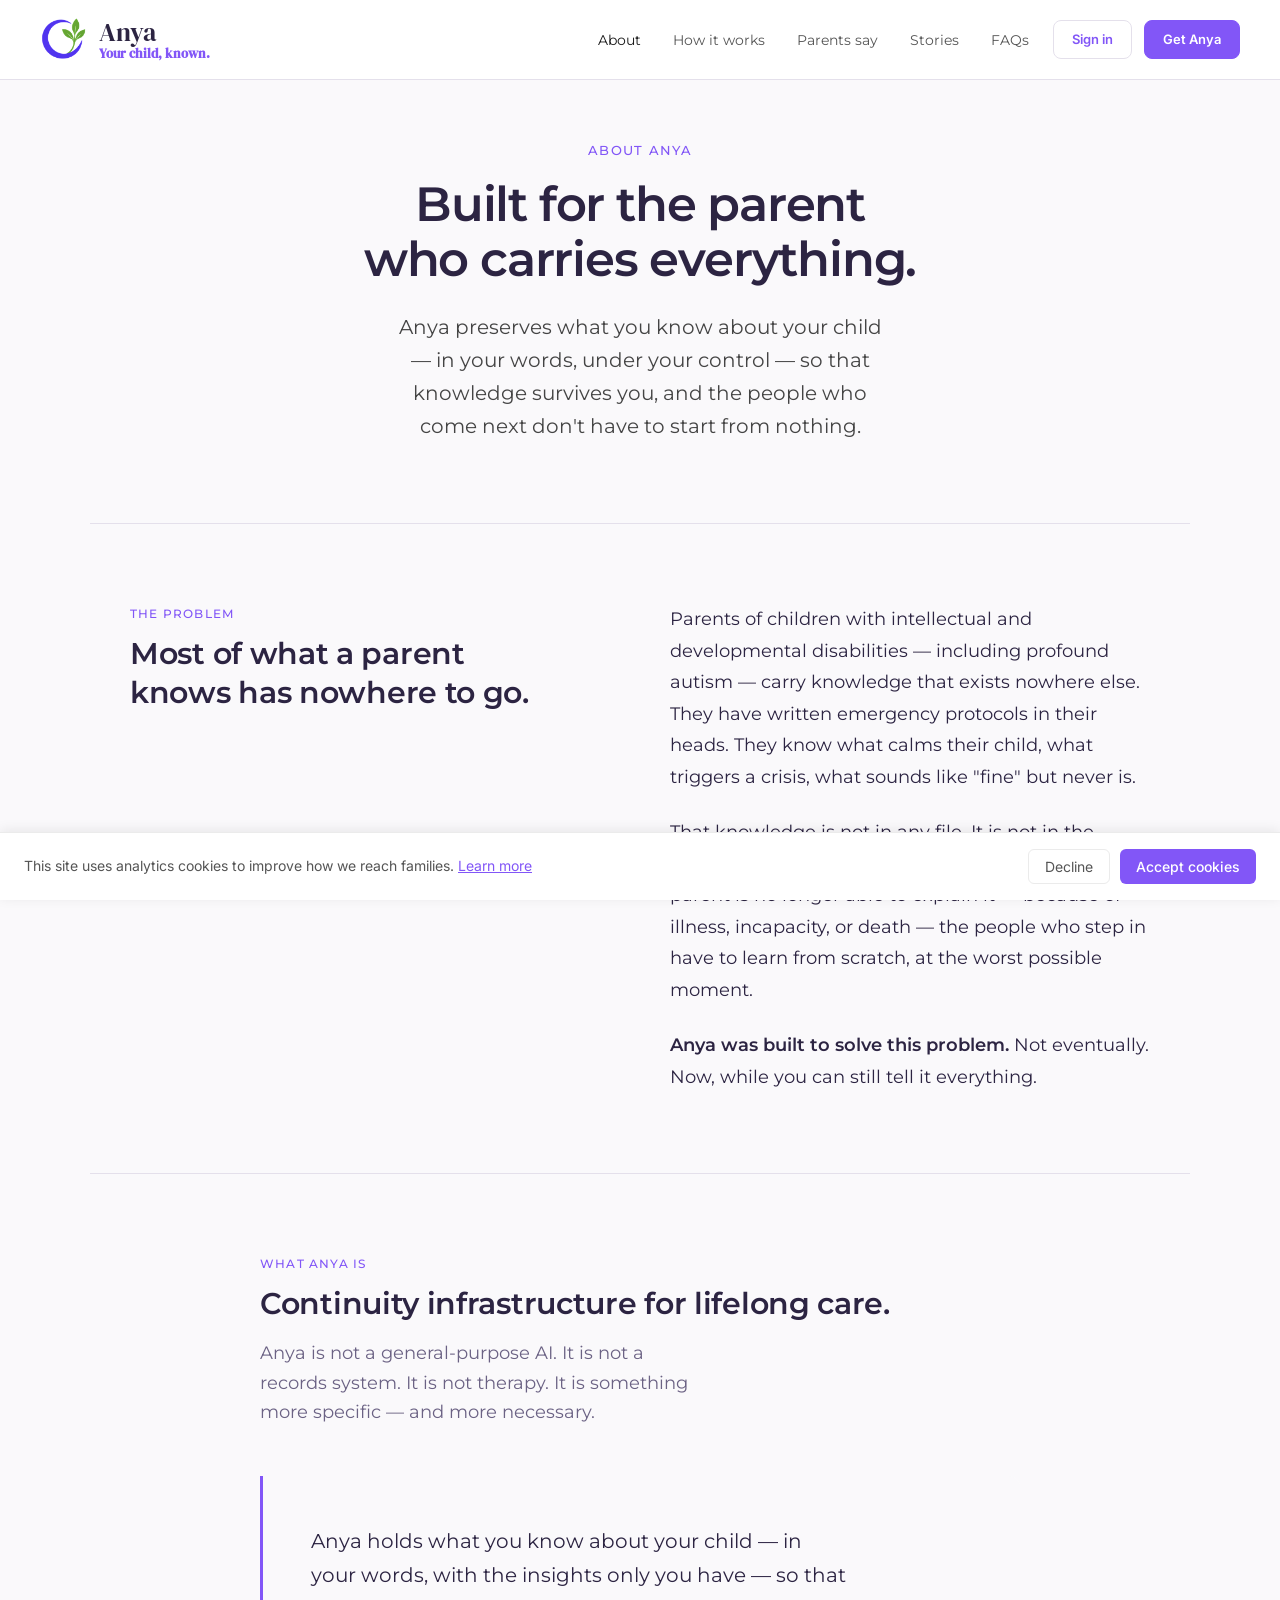
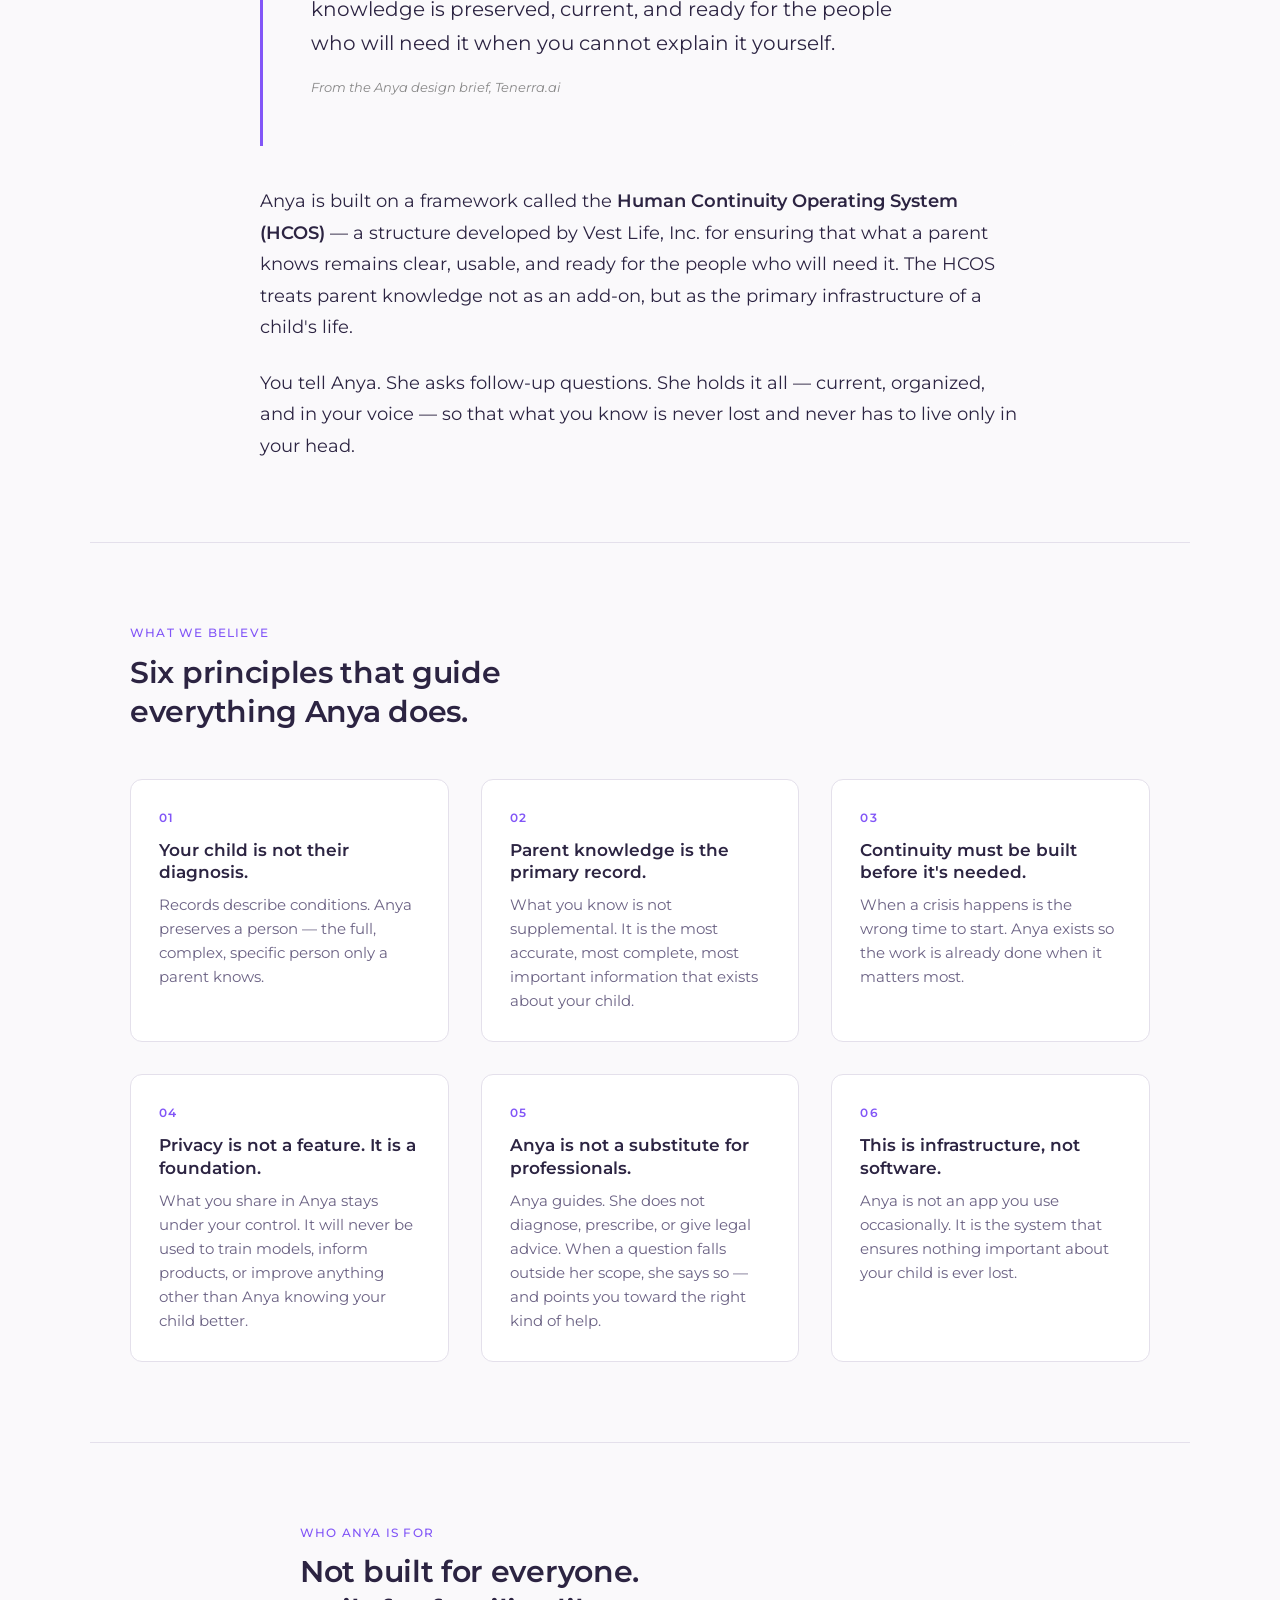
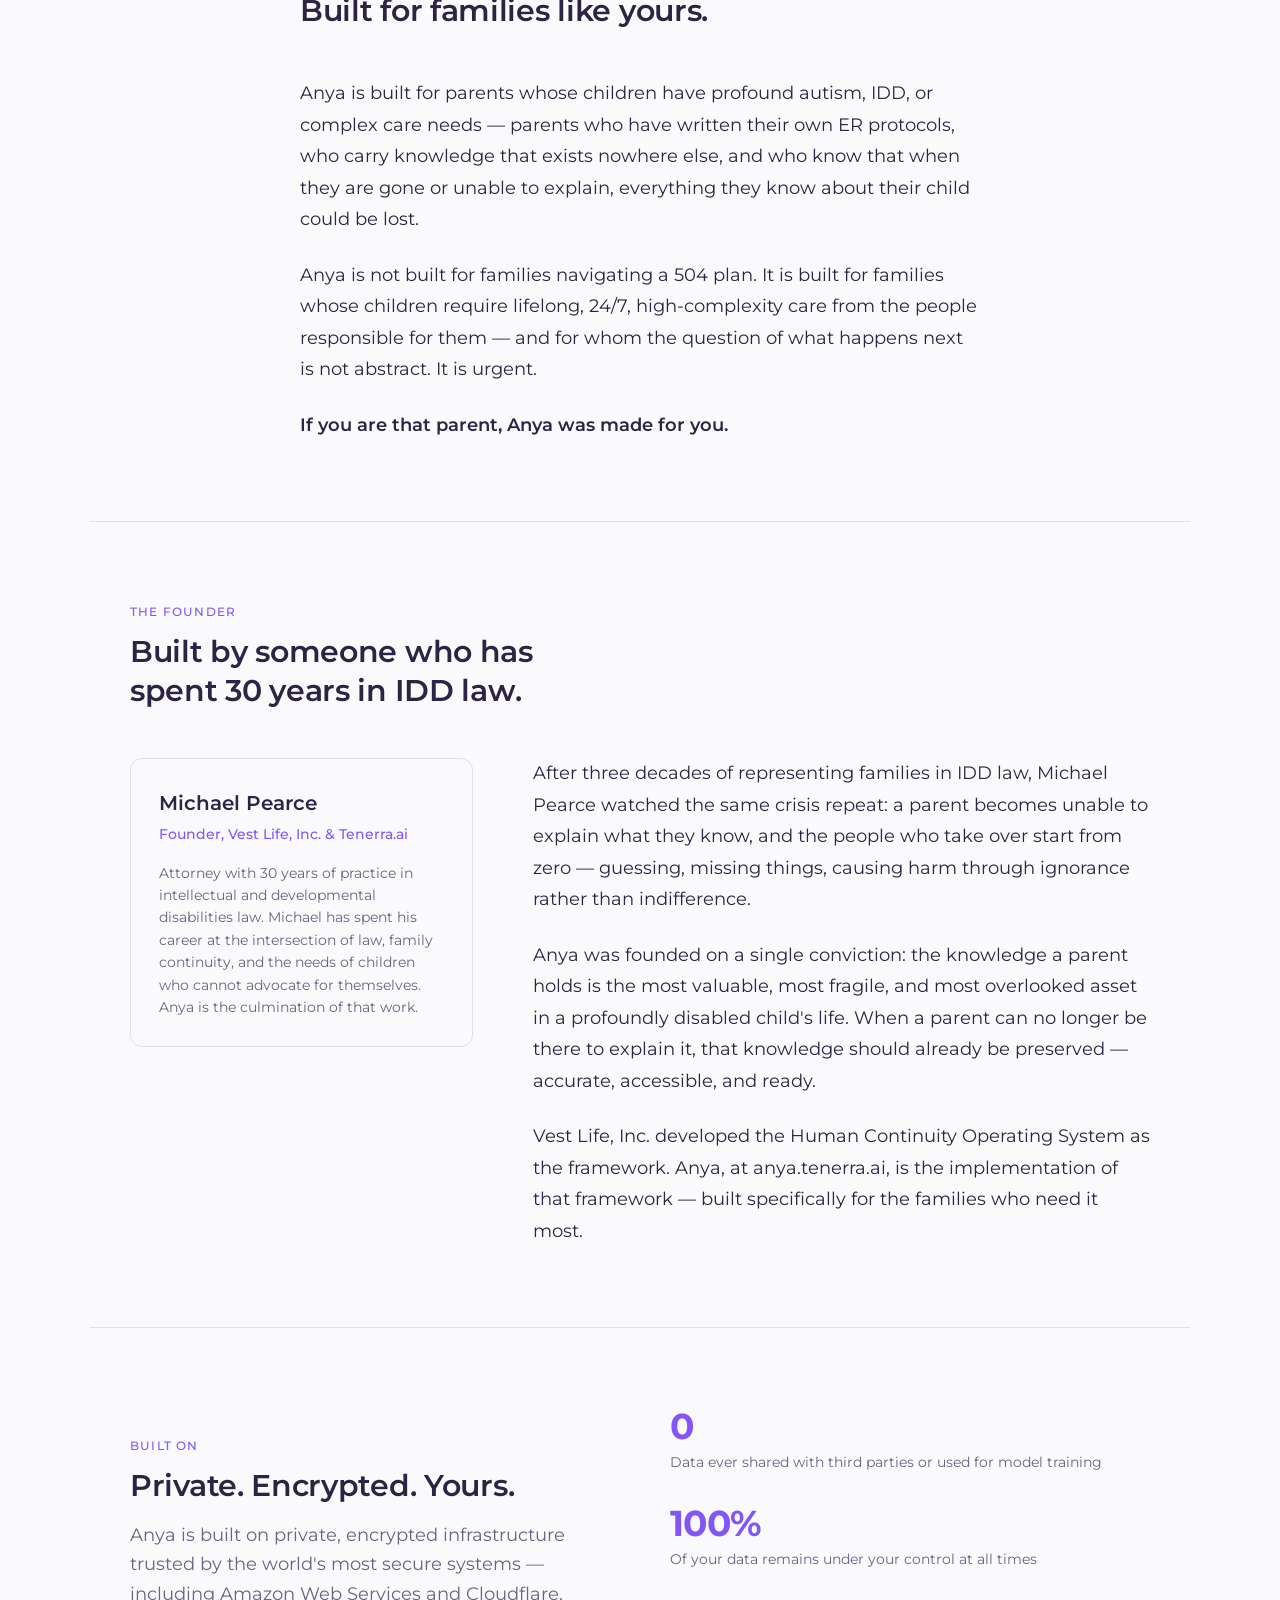
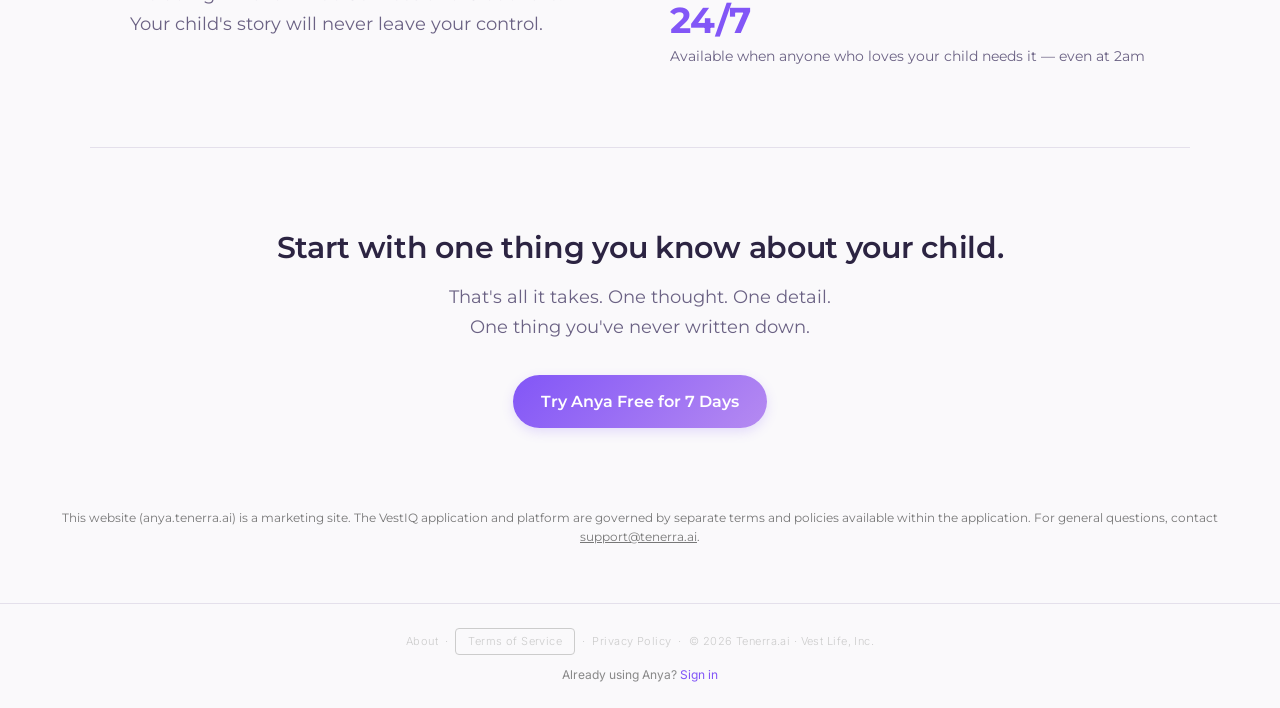
==== about.html @ 79d70202 "chore: use full Anya lockup in share card and bump its filename Puts the mark, wordmark and "Your ch" ====
<!DOCTYPE html>
<html lang="en" prefix="og: https://ogp.me/ns#">
<head>
  <meta charset="UTF-8" />
  <meta name="viewport" content="width=device-width, initial-scale=1.0" />
  <title>About — Anya by Tenerra.ai</title>
  <meta name="description" content="Anya is built for parents of children with profound autism and IDD. Learn about the mission, the founder, and the Human Continuity Operating System that powers Anya." />
  <meta name="keywords" content="about Anya, Tenerra.ai, Michael Pearce, IDD, profound autism, Human Continuity Operating System, HCOS, Vest Life" />
  <meta name="theme-color" content="#8256F7" />
  <meta name="robots" content="index, follow" />
  <meta name="author" content="Tenerra.ai" />

  <!-- Open Graph -->
  <meta property="og:title" content="About Anya — Tenerra.ai" />
  <meta property="og:description" content="Anya preserves what a parent knows about their child — in their words, under their control — so that knowledge survives them, and the people who come next don't have to start from nothing." />
  <meta property="og:type" content="website" />
  <meta property="og:url" content="https://anya.tenerra.ai/about" />
  <meta property="og:image" content="https://anya.tenerra.ai/assets/images/og-image-v2.jpg" />
  <meta property="og:image:width" content="1200" />
  <meta property="og:image:height" content="630" />
  <meta property="og:image:alt" content="Anya — What you know about your child, preserved." />
  <meta property="og:site_name" content="Tenerra.ai" />
  <meta property="og:locale" content="en_US" />

  <!-- Twitter Card -->
  <meta name="twitter:card" content="summary_large_image" />
  <meta name="twitter:title" content="About Anya — Tenerra.ai" />
  <meta name="twitter:description" content="Anya preserves what a parent knows about their child — in their words, under their control — so that knowledge survives them, and the people who come next don't have to start from nothing." />
  <meta name="twitter:image" content="https://anya.tenerra.ai/assets/images/og-image-v2.jpg" />

  <link rel="canonical" href="https://anya.tenerra.ai/about" />

  <link rel="icon" type="image/png" sizes="32x32" href="/assets/images/favicon-32x32.png" />
  <link rel="icon" type="image/png" sizes="16x16" href="/assets/images/favicon-16x16.png" />
  <link rel="apple-touch-icon" sizes="180x180" href="/assets/images/apple-touch-icon.png" />

  <script type="application/ld+json">
  {
    "@context": "https://schema.org",
    "@graph": [

      {
        "@type": "WebPage",
        "@id": "https://anya.tenerra.ai/about/#webpage",
        "name": "About Anya — Tenerra.ai",
        "url": "https://anya.tenerra.ai/about",
        "description": "Anya preserves what a parent knows about their child with intellectual and developmental disabilities — in their words, under their control — so that knowledge survives them, outlasts the systems, and protects their child's continuity.",
        "inLanguage": "en-US",
        "isPartOf": { "@id": "https://anya.tenerra.ai/#website" },
        "publisher": { "@id": "https://anya.tenerra.ai/#organization" },
        "about": { "@id": "https://anya.tenerra.ai/#software" },
        "breadcrumb": { "@id": "https://anya.tenerra.ai/about/#breadcrumb" }
      },

      {
        "@type": "BreadcrumbList",
        "@id": "https://anya.tenerra.ai/about/#breadcrumb",
        "itemListElement": [
          {
            "@type": "ListItem",
            "position": 1,
            "name": "Home",
            "item": "https://anya.tenerra.ai/"
          },
          {
            "@type": "ListItem",
            "position": 2,
            "name": "About",
            "item": "https://anya.tenerra.ai/about"
          }
        ]
      },

      {
        "@type": "WebSite",
        "@id": "https://anya.tenerra.ai/#website",
        "name": "Anya — Tenerra.ai",
        "url": "https://anya.tenerra.ai/",
        "description": "Anya preserves what you know about your child — the specific person, not the diagnosis — so that knowledge survives you, outlasts the systems, and protects their continuity.",
        "publisher": { "@id": "https://anya.tenerra.ai/#organization" },
        "inLanguage": "en-US"
      },

      {
        "@type": "Organization",
        "@id": "https://anya.tenerra.ai/#organization",
        "name": "Vest Life, Inc.",
        "legalName": "Vest Life, Inc.",
        "alternateName": "Tenerra.ai",
        "url": "https://anya.tenerra.ai/",
        "description": "Tenerra.ai, a product of Vest Life, Inc., builds continuity infrastructure for parents of children with intellectual and developmental disabilities, including profound autism and complex care needs.",
        "founder": { "@id": "https://anya.tenerra.ai/#michael-pearce" },
        "foundingDate": "2024",
        "knowsAbout": [
          "Intellectual and developmental disabilities",
          "Profound autism",
          "IDD law",
          "Parent knowledge preservation",
          "Human Continuity Operating System"
        ]
      },

      {
        "@type": "Person",
        "@id": "https://anya.tenerra.ai/#michael-pearce",
        "name": "Michael Pearce",
        "jobTitle": "Founder",
        "worksFor": { "@id": "https://anya.tenerra.ai/#organization" },
        "description": "Attorney with 30 years of practice in intellectual and developmental disabilities law. Founder of Vest Life, Inc. and creator of the Human Continuity Operating System (HCOS). Anya, at anya.tenerra.ai, is the implementation of that framework.",
        "knowsAbout": [
          "IDD law",
          "Intellectual and developmental disabilities",
          "Profound autism",
          "Family continuity planning",
          "Human Continuity Operating System"
        ]
      },

      {
        "@type": "SoftwareApplication",
        "@id": "https://anya.tenerra.ai/#software",
        "name": "Anya",
        "url": "https://anya.tenerra.ai/",
        "applicationCategory": "LifestyleApplication",
        "description": "Anya is continuity infrastructure for parents of children with profound autism, IDD, and complex care needs. It preserves what a parent knows about their child — in their words, under their control — so that knowledge survives them and the people who come next don't have to start from nothing.",
        "operatingSystem": "Web",
        "provider": { "@id": "https://anya.tenerra.ai/#organization" },
        "audience": {
          "@type": "Audience",
          "audienceType": "Parents of children with intellectual and developmental disabilities, profound autism, and complex care needs"
        },
        "offers": {
          "@type": "Offer",
          "name": "Anya Annual Subscription",
          "price": "199.00",
          "priceCurrency": "USD",
          "description": "7-day free trial. Annual subscription at $199/year. Cancel any time before day 7 at no charge.",
          "eligibleRegion": {
            "@type": "Country",
            "name": "US"
          }
        }
      },

      {
        "@type": "DefinedTerm",
        "@id": "https://anya.tenerra.ai/#hcos",
        "name": "Human Continuity Operating System",
        "alternateName": "HCOS",
        "description": "The Human Continuity Operating System (HCOS) is a framework developed by Vest Life, Inc. for ensuring that what a parent knows about their child with intellectual and developmental disabilities remains clear, usable, and ready for the people who will need it — across every handoff, across every system, across the parent's lifetime. Anya, at anya.tenerra.ai, is the application that implements the HCOS framework.",
        "inDefinedTermSet": {
          "@type": "DefinedTermSet",
          "name": "Vest Life, Inc. Framework Glossary",
          "url": "https://anya.tenerra.ai/"
        }
      }

    ]
  }
  </script>

  <link rel="preconnect" href="https://fonts.googleapis.com" />
  <link rel="preconnect" href="https://fonts.gstatic.com" crossorigin />
  <link href="https://fonts.googleapis.com/css2?family=Inter:wght@400;500;600&amp;family=DM+Serif+Display:ital@0;1&amp;family=Montserrat:wght@400;500;600&amp;display=swap" rel="stylesheet" />
  <link rel="stylesheet" href="/assets/css/shared.css" />

  <style>


    /* ─── FOOTER ─── */

    /* ─── LAYOUT ─── */
    .container {
      max-width: 1100px;
      margin: 0 auto;
      padding: 0 2.5rem;
    }
    .container-narrow {
      max-width: 760px;
      margin: 0 auto;
      padding: 0 2.5rem;
    }

    /* ─── ABOUT PAGE HERO ─── */
    .about-hero {
      padding-top: 140px;
      padding-bottom: 80px;
      text-align: center;
    }
    .about-hero .eyebrow {
      font-size: 13px;
      font-weight: 500;
      letter-spacing: 0.1em;
      text-transform: uppercase;
      color: var(--color-primary);
      margin-bottom: var(--space-2);
    }
    .about-hero h1 {
      font-size: 48px;
      line-height: 1.15;
      font-weight: 600;
      letter-spacing: -0.025em;
      color: var(--color-text-primary);
      max-width: 720px;
      margin: 0 auto var(--space-3);
      text-wrap: balance;
    }
    .about-hero .lead {
      font-size: 20px;
      line-height: 1.65;
      color: #444;
      max-width: 620px;
      margin: 0 auto;
      text-wrap: balance;
    }

    /* ─── DIVIDER ─── */
    .section-divider {
      height: 1px;
      background: var(--color-border);
      max-width: 1100px;
      margin: 0 auto;
    }

    /* ─── SECTION LAYOUT ─── */
    .about-section {
      padding: 80px 0;
    }
    .about-section.bg-soft {
      background: var(--color-primary-soft);
    }

    .section-header {
      margin-bottom: 48px;
    }
    .section-header .eyebrow {
      font-size: 12px;
      font-weight: 500;
      letter-spacing: 0.1em;
      text-transform: uppercase;
      color: var(--color-primary);
      margin-bottom: 10px;
    }
    .section-header h2 {
      font-size: 30px;
      line-height: 1.3;
      font-weight: 600;
      color: var(--color-text-primary);
      margin-bottom: var(--space-2);
      text-wrap: balance;
    }
    .section-header p {
      font-size: 18px;
      line-height: 1.65;
      color: var(--color-text-secondary);
      max-width: 560px;
      margin-bottom: 0;
      text-wrap: balance;
    }

    /* ─── PROSE BODY ─── */
    .prose p {
      font-size: 18px;
      line-height: 1.75;
      color: var(--color-text-primary);
      margin-bottom: var(--space-3);
    }
    .prose p:last-child { margin-bottom: 0; }
    .prose strong { font-weight: 600; color: var(--color-text-primary); }
    .prose em { font-style: italic; color: var(--color-text-secondary); }

    /* ─── TWO-COLUMN LAYOUT ─── */
    .two-col {
      display: grid;
      grid-template-columns: 1fr 1fr;
      gap: 60px;
      align-items: start;
    }
    @media (max-width: 780px) {
      .two-col {
        grid-template-columns: 1fr;
        gap: 40px;
      }
    }

    /* ─── PRINCIPLE CARDS ─── */
    .principle-grid {
      display: grid;
      grid-template-columns: repeat(3, 1fr);
      gap: 32px;
    }
    @media (max-width: 900px) {
      .principle-grid { grid-template-columns: 1fr 1fr; }
    }
    @media (max-width: 600px) {
      .principle-grid { grid-template-columns: 1fr; }
    }

    .principle-card {
      padding: 28px;
      border: 1px solid var(--color-border);
      border-radius: 12px;
      background: #fff;
    }
    .principle-card .number {
      font-size: 12px;
      font-weight: 600;
      letter-spacing: 0.1em;
      color: var(--color-primary);
      margin-bottom: 12px;
    }
    .principle-card h3 {
      font-size: 17px;
      font-weight: 600;
      color: var(--color-text-primary);
      margin-bottom: 10px;
      line-height: 1.3;
    }
    .principle-card p {
      font-size: 15px;
      line-height: 1.6;
      color: var(--color-text-secondary);
      margin-bottom: 0;
    }

    /* ─── FOUNDER BLOCK ─── */
    .founder-block {
      display: grid;
      grid-template-columns: 1fr 1.8fr;
      gap: 60px;
      align-items: start;
    }
    @media (max-width: 780px) {
      .founder-block {
        grid-template-columns: 1fr;
        gap: 36px;
      }
    }
    .founder-meta {
      padding: 28px;
      background: var(--color-primary-soft);
      border: 1px solid var(--color-border);
      border-radius: 12px;
    }
    .founder-meta .name {
      font-size: 20px;
      font-weight: 600;
      color: var(--color-text-primary);
      margin-bottom: 4px;
    }
    .founder-meta .title {
      font-size: 14px;
      color: var(--color-primary);
      font-weight: 500;
      margin-bottom: 16px;
    }
    .founder-meta .bio-detail {
      font-size: 14px;
      line-height: 1.6;
      color: var(--color-text-secondary);
      margin-bottom: 0;
    }

    /* ─── MISSION STATEMENT ─── */
    .mission-statement {
      padding: 48px;
      background: var(--color-primary-soft);
      border-left: 3px solid var(--color-primary);
      border-radius: 0 12px 12px 0;
      max-width: 760px;
    }
    .mission-statement p {
      font-size: 20px;
      line-height: 1.7;
      color: var(--color-text-primary);
      font-weight: 400;
      margin-bottom: 0;
      text-wrap: balance;
    }
    .mission-statement .attribution {
      font-size: 13px;
      color: #888;
      margin-top: 16px;
      font-style: italic;
    }

    /* ─── CTA BAND ─── */
    .cta-band {
      padding: 80px 0;
      text-align: center;
    }
    .cta-band h2 {
      font-size: 30px;
      line-height: 1.3;
      font-weight: 600;
      color: var(--color-text-primary);
      margin-bottom: var(--space-2);
      text-wrap: balance;
    }
    .cta-band p {
      font-size: 18px;
      line-height: 1.65;
      color: var(--color-text-secondary);
      max-width: 500px;
      margin: 0 auto var(--space-4);
      text-wrap: balance;
    }
    .cta-band .cta-primary {
      background: linear-gradient(135deg, #8256F7 0%, #B58AF1 100%);
      color: #fff;
      border: none;
      border-radius: 28px;
      padding: 14px 28px;
      font-family: 'Montserrat', -apple-system, sans-serif;
      font-size: 16px;
      font-weight: 600;
      cursor: pointer;
      text-decoration: none;
      display: inline-block;
      box-shadow: 0 4px 12px rgba(130, 86, 247, 0.18);
      transition: transform 0.1s ease, box-shadow 0.1s ease;
    }
    .cta-band .cta-primary:hover {
      transform: translateY(-1px);
      box-shadow: 0 6px 14px rgba(130, 86, 247, 0.25);
    }

    /* ─── STAT ROW ─── */
    .stat-row {
      display: flex;
      gap: 48px;
      flex-wrap: wrap;
    }
    .stat-item {
      flex: 1;
      min-width: 160px;
    }
    .stat-item .value {
      font-size: 36px;
      font-weight: 700;
      color: var(--color-primary);
      line-height: 1;
      margin-bottom: 8px;
      letter-spacing: -0.02em;
    }
    .stat-item .label {
      font-size: 14px;
      line-height: 1.5;
      color: var(--color-text-secondary);
    }

    /* ─── MOBILE PACING ─── */
    @media (max-width: 768px) {
      /* Hero */
      .about-hero { padding-top: 110px; padding-bottom: 60px; }
      .about-hero h1 { font-size: 30px; }
      .about-hero .lead { font-size: 17px; }

      /* Sections */
      .about-section { padding: 56px 0; }
      .container, .container-narrow { padding: 0 1.25rem; }

      /* Section headers */
      .section-header h2 { font-size: 24px; }
      .section-header p { font-size: 16px; }

      /* Prose */
      .prose p { font-size: 16px; line-height: 1.7; }

      /* Mission statement */
      .mission-statement { padding: 28px 20px; }
      .mission-statement p { font-size: 17px; }

      /* Stat row */
      .stat-item .value { font-size: 28px; }

      /* CTA band */
      .cta-band { padding: 60px 0; }
      .cta-band h2 { font-size: 24px; }
      .cta-band p { font-size: 16px; }
      .cta-band .cta-primary { width: 100%; max-width: 340px; text-align: center; }
    }

    @media (max-width: 600px) {
      /* Principle cards */
      .principle-card { padding: 20px; }

      /* Section dividers — match container side padding */
      .section-divider { margin: 0 1.25rem; }
    }

  </style>
</head>
<body>

  <!-- NAV -->
  <nav class="nav">
    <a href="/" class="nav-wordmark"><img src="/assets/images/tenerra-logo.png" alt="Anya icon" /><span class="nav-wm-wordmark"><span class="nav-wm-name">Anya</span><span class="nav-wm-domain">Your child, known.</span></span></a>
    <ul class="nav-links">
      <li><a href="/about" class="nav-link" aria-current="page">About</a></li>
      <li><a href="/how-it-works" class="nav-link">How it works</a></li>
      <li><a href="/testimonials" class="nav-link">Parents say</a></li>
      <li><a href="/stories" class="nav-link">Stories</a></li>
      <li><a href="/faqs" class="nav-link">FAQs</a></li>
    </ul>

    <!-- More dropdown: visible when nav-links are hidden (≤860px) -->
    <div class="nav-more">
      <button class="nav-more-trigger" aria-expanded="false" aria-controls="more-menu">
        More
        <svg width="12" height="12" viewBox="0 0 12 12" fill="none">
          <path d="M2 4l4 4 4-4" stroke="#555" stroke-width="1.5" stroke-linecap="round" stroke-linejoin="round"/>
        </svg>
      </button>
      <div class="nav-more-menu" id="more-menu" role="menu">
        <a href="/about">About</a>
        <a href="/how-it-works">How it works</a>
        <a href="/testimonials">Parents say</a>
        <a href="/stories">Stories</a>
        <a href="/faqs">FAQs</a>
      </div>
    </div>

    <!-- Primary CTA -->
    <div class="nav-actions">
      <a href="https://app.vestlife.com" target="_blank" rel="noopener noreferrer" class="nav-signin">Sign in</a>
      <a href="https://app.vestlife.com" target="_blank" rel="noopener noreferrer" class="nav-cta">Get Anya</a>
    </div>
    <button class="nav-hamburger" aria-label="Menu" aria-expanded="false" aria-controls="mobileMenu">
      <svg width="20" height="20" viewBox="0 0 20 20" fill="none">
        <path d="M3 5h14M3 10h14M3 15h14" stroke="#1a1a1a" stroke-width="1.5" stroke-linecap="round"/>
      </svg>
    </button>
  </nav>
  <div class="nav-mobile-menu" id="mobileMenu">
    <a href="/about">About</a>
    <a href="/how-it-works">How it works</a>
    <a href="/testimonials">Parents say</a>
    <a href="/stories">Stories</a>
    <a href="/faqs">FAQs</a>
    <a href="https://app.vestlife.com" target="_blank" rel="noopener noreferrer">Sign in</a>
    <a href="https://app.vestlife.com" target="_blank" rel="noopener noreferrer">Get Anya</a>
  </div>


  <main id="main-content">

    <!-- HERO -->
    <section class="about-hero">
      <div class="container">
        <p class="eyebrow">About Anya</p>
        <h1>Built for the parent who carries everything.</h1>
        <p class="lead">Anya preserves what you know about your child — in your words, under your control — so that knowledge survives you, and the people who come next don't have to start from nothing.</p>
      </div>
    </section>

    <div class="section-divider"></div>

    <!-- THE PROBLEM -->
    <section class="about-section">
      <div class="container">
        <div class="two-col">
          <div class="section-header" style="margin-bottom:0;">
            <p class="eyebrow">The Problem</p>
            <h2>Most of what a parent knows has nowhere to go.</h2>
          </div>
          <div class="prose">
            <p>Parents of children with intellectual and developmental disabilities — including profound autism — carry knowledge that exists nowhere else. They have written emergency protocols in their heads. They know what calms their child, what triggers a crisis, what sounds like "fine" but never is.</p>
            <p>That knowledge is not in any file. It is not in the records. It lives only in the parent. And when that parent is no longer able to explain it — because of illness, incapacity, or death — the people who step in have to learn from scratch, at the worst possible moment.</p>
            <p><strong>Anya was built to solve this problem.</strong> Not eventually. Now, while you can still tell it everything.</p>
          </div>
        </div>
      </div>
    </section>

    <div class="section-divider"></div>

    <!-- WHAT ANYA IS -->
    <section class="about-section bg-soft">
      <div class="container">
        <div style="max-width:760px;margin:0 auto;">
          <div class="section-header">
            <p class="eyebrow">What Anya Is</p>
            <h2>Continuity infrastructure for lifelong care.</h2>
            <p>Anya is not a general-purpose AI. It is not a records system. It is not therapy. It is something more specific — and more necessary.</p>
          </div>

          <div class="mission-statement">
            <p>Anya holds what you know about your child — in your words, with the insights only you have — so that knowledge is preserved, current, and ready for the people who will need it when you cannot explain it yourself.</p>
            <p class="attribution">From the Anya design brief, Tenerra.ai</p>
          </div>

          <div class="prose" style="margin-top:40px;">
            <p>Anya is built on a framework called the <strong>Human Continuity Operating System (HCOS)</strong> — a structure developed by Vest Life, Inc. for ensuring that what a parent knows remains clear, usable, and ready for the people who will need it. The HCOS treats parent knowledge not as an add-on, but as the primary infrastructure of a child's life.</p>
            <p>You tell Anya. She asks follow-up questions. She holds it all — current, organized, and in your voice — so that what you know is never lost and never has to live only in your head.</p>
          </div>
        </div>
      </div>
    </section>

    <div class="section-divider"></div>

    <!-- PRINCIPLES -->
    <section class="about-section">
      <div class="container">
        <div class="section-header" style="max-width:580px;">
          <p class="eyebrow">What We Believe</p>
          <h2>Six principles that guide everything Anya does.</h2>
        </div>

        <div class="principle-grid">

          <div class="principle-card">
            <p class="number">01</p>
            <h3>Your child is not their diagnosis.</h3>
            <p>Records describe conditions. Anya preserves a person — the full, complex, specific person only a parent knows.</p>
          </div>

          <div class="principle-card">
            <p class="number">02</p>
            <h3>Parent knowledge is the primary record.</h3>
            <p>What you know is not supplemental. It is the most accurate, most complete, most important information that exists about your child.</p>
          </div>

          <div class="principle-card">
            <p class="number">03</p>
            <h3>Continuity must be built before it's needed.</h3>
            <p>When a crisis happens is the wrong time to start. Anya exists so the work is already done when it matters most.</p>
          </div>

          <div class="principle-card">
            <p class="number">04</p>
            <h3>Privacy is not a feature. It is a foundation.</h3>
            <p>What you share in Anya stays under your control. It will never be used to train models, inform products, or improve anything other than Anya knowing your child better.</p>
          </div>

          <div class="principle-card">
            <p class="number">05</p>
            <h3>Anya is not a substitute for professionals.</h3>
            <p>Anya guides. She does not diagnose, prescribe, or give legal advice. When a question falls outside her scope, she says so — and points you toward the right kind of help.</p>
          </div>

          <div class="principle-card">
            <p class="number">06</p>
            <h3>This is infrastructure, not software.</h3>
            <p>Anya is not an app you use occasionally. It is the system that ensures nothing important about your child is ever lost.</p>
          </div>

        </div>
      </div>
    </section>

    <div class="section-divider"></div>

    <!-- WHO ANYA IS FOR -->
    <section class="about-section bg-soft">
      <div class="container-narrow">
        <div class="section-header">
          <p class="eyebrow">Who Anya Is For</p>
          <h2>Not built for everyone. Built for families like yours.</h2>
        </div>

        <div class="prose">
          <p>Anya is built for parents whose children have profound autism, IDD, or complex care needs — parents who have written their own ER protocols, who carry knowledge that exists nowhere else, and who know that when they are gone or unable to explain, everything they know about their child could be lost.</p>
          <p>Anya is not built for families navigating a 504 plan. It is built for families whose children require lifelong, 24/7, high-complexity care from the people responsible for them — and for whom the question of what happens next is not abstract. It is urgent.</p>
          <p><strong>If you are that parent, Anya was made for you.</strong></p>
        </div>
      </div>
    </section>

    <div class="section-divider"></div>

    <!-- FOUNDER -->
    <section class="about-section">
      <div class="container">
        <div class="section-header" style="max-width:580px;">
          <p class="eyebrow">The Founder</p>
          <h2>Built by someone who has spent 30 years in IDD law.</h2>
        </div>

        <div class="founder-block">
          <div class="founder-meta">
            <p class="name">Michael Pearce</p>
            <p class="title">Founder, Vest Life, Inc. &amp; Tenerra.ai</p>
            <p class="bio-detail">Attorney with 30 years of practice in intellectual and developmental disabilities law. Michael has spent his career at the intersection of law, family continuity, and the needs of children who cannot advocate for themselves. Anya is the culmination of that work.</p>
          </div>
          <div class="prose">
            <p>After three decades of representing families in IDD law, Michael Pearce watched the same crisis repeat: a parent becomes unable to explain what they know, and the people who take over start from zero — guessing, missing things, causing harm through ignorance rather than indifference.</p>
            <p>Anya was founded on a single conviction: the knowledge a parent holds is the most valuable, most fragile, and most overlooked asset in a profoundly disabled child's life. When a parent can no longer be there to explain it, that knowledge should already be preserved — accurate, accessible, and ready.</p>
            <p>Vest Life, Inc. developed the Human Continuity Operating System as the framework. Anya, at anya.tenerra.ai, is the implementation of that framework — built specifically for the families who need it most.</p>
          </div>
        </div>
      </div>
    </section>

    <div class="section-divider"></div>

    <!-- BUILT ON -->
    <section class="about-section">
      <div class="container">
        <div class="two-col" style="align-items:center;">
          <div>
            <div class="section-header" style="margin-bottom:0;">
              <p class="eyebrow">Built On</p>
              <h2>Private. Encrypted. Yours.</h2>
              <p style="margin-top:16px;">Anya is built on private, encrypted infrastructure trusted by the world's most secure systems — including Amazon Web Services and Cloudflare. Your child's story will never leave your control.</p>
            </div>
          </div>
          <div class="stat-row" style="flex-direction:column;gap:32px;">
            <div class="stat-item">
              <div class="value">0</div>
              <div class="label">Data ever shared with third parties or used for model training</div>
            </div>
            <div class="stat-item">
              <div class="value">100%</div>
              <div class="label">Of your data remains under your control at all times</div>
            </div>
            <div class="stat-item">
              <div class="value">24/7</div>
              <div class="label">Available when anyone who loves your child needs it — even at 2am</div>
            </div>
          </div>
        </div>
      </div>
    </section>

    <div class="section-divider"></div>

    <!-- CTA -->
    <section class="cta-band">
      <div class="container">
        <h2>Start with one thing you know about your child.</h2>
        <p>That's all it takes. One thought. One detail. One thing you've never written down.</p>
        <a href="https://app.vestlife.com" target="_blank" rel="noopener noreferrer" class="cta-primary">Try Anya Free for 7 Days</a>
      </div>
    </section>

    <p style="font-size:12px;color:var(--color-text-muted);text-align:center;padding:0 1.5rem 2rem;">This website (anya.tenerra.ai) is a marketing site. The VestIQ application and platform are governed by separate terms and policies available within the application. For general questions, contact <a href="mailto:support@tenerra.ai" style="color:inherit;text-decoration:underline;">support@tenerra.ai</a>.</p>

  </main>

  <!-- FOOTER -->
  <footer class="footer">
    <p class="footer-legal-text">
      <a href="/about" class="footer-legal-link">About</a> &nbsp;&middot;&nbsp; <a href="/terms" class="footer-legal-link footer-legal-link--button">Terms of Service</a> &nbsp;·&nbsp; <a href="/privacy" class="footer-legal-link">Privacy Policy</a> &nbsp;·&nbsp; © 2026 Tenerra.ai · Vest Life, Inc.
    </p>
    <p class="footer-signin-note">Already using Anya? <a href="https://app.vestlife.com" target="_blank" rel="noopener noreferrer" class="footer-signin-link">Sign in</a></p>
  </footer>


  <!-- ── Cookie Consent Banner ── -->
  <div id="cookie-banner" class="cookie-banner" role="dialog" aria-label="Cookie consent" aria-live="polite">
    <span>This site uses analytics cookies to improve how we reach families. <a href="/privacy">Learn more</a></span>
    <div class="cookie-banner-actions">
      <button onclick="setConsent('denied')" class="cookie-btn cookie-btn-decline">Decline</button>
      <button onclick="setConsent('granted')" class="cookie-btn cookie-btn-accept">Accept cookies</button>
    </div>
  </div>
  <script>
    /* ── GA Consent Management ── */
    (function () {
      var GA_ID = 'G-26WJ4LRG87';
      function loadGA() {
        var s = document.createElement('script');
        s.async = true;
        s.src = 'https://www.googletagmanager.com/gtag/js?id=' + GA_ID;
        document.head.appendChild(s);
        window.dataLayer = window.dataLayer || [];
        function gtag() { dataLayer.push(arguments); }
        window.gtag = gtag;
        gtag('js', new Date());
        gtag('config', GA_ID);
      }
      window.setConsent = function (choice) {
        try { localStorage.setItem('ga_consent', choice); } catch (e) {}
        var banner = document.getElementById('cookie-banner');
        if (banner) banner.style.display = 'none';
        if (choice === 'granted') loadGA();
      };
      var consent;
      try { consent = localStorage.getItem('ga_consent'); } catch (e) {}
      if (consent === 'granted') {
        loadGA();
      } else if (!consent) {
        var banner = document.getElementById('cookie-banner');
        if (banner) banner.style.display = 'flex';
      }
    })();
  </script>

  <script>
    /* ─── MORE DROPDOWN ─── */
    document.addEventListener('DOMContentLoaded', function () {
      var moreTrigger = document.querySelector('.nav-more-trigger');
      var moreMenu    = document.getElementById('more-menu');
      if (!moreTrigger || !moreMenu) return;
      function openMore()  { moreTrigger.setAttribute('aria-expanded', 'true');  moreMenu.style.display = 'block'; }
      function closeMore() { moreTrigger.setAttribute('aria-expanded', 'false'); moreMenu.style.display = ''; }
      function isMoreOpen() { return moreTrigger.getAttribute('aria-expanded') === 'true'; }
      moreTrigger.addEventListener('click', function (e) { e.stopPropagation(); isMoreOpen() ? closeMore() : openMore(); });
      document.addEventListener('click', function (e) { if (!moreMenu.contains(e.target) && e.target !== moreTrigger) closeMore(); });
      document.addEventListener('keydown', function (e) { if (e.key === 'Escape' && isMoreOpen()) { closeMore(); moreTrigger.focus(); } });
    });
    /* ─── NAV HAMBURGER ─── */
    document.addEventListener('DOMContentLoaded', function () {
      var btn   = document.querySelector('.nav-hamburger');
      var mMenu = document.getElementById('mobileMenu');
      if (!btn || !mMenu) return;
      function openMenu()  { mMenu.classList.add('open'); btn.setAttribute('aria-expanded', 'true'); document.body.style.overflow = 'hidden'; }
      function closeMenu() { mMenu.classList.remove('open'); btn.setAttribute('aria-expanded', 'false'); document.body.style.overflow = ''; }
      function isOpen() { return mMenu.classList.contains('open'); }
      btn.setAttribute('aria-expanded', 'false');
      btn.setAttribute('aria-controls', 'mobileMenu');
      btn.addEventListener('click', function (e) { e.stopPropagation(); isOpen() ? closeMenu() : openMenu(); });
      mMenu.querySelectorAll('a').forEach(function (link) { link.addEventListener('click', closeMenu); });
      document.addEventListener('click', function (e) { if (!mMenu.contains(e.target) && e.target !== btn) closeMenu(); });
      document.addEventListener('keydown', function (e) { if (e.key === 'Escape' && isOpen()) { closeMenu(); btn.focus(); } });
    });
  </script>
</body>
</html>
---- assets/css/shared.css ----
:root {
  --color-bg: #FAF9FB;
  --color-text-primary: #2C2442;
  --color-text-secondary: #6B6284;
  --color-text-muted: #777;
  --color-text-light: #999;
  --color-primary: #8256F7;
  --color-primary-soft: #FAF9FB;
  --color-border: #E4E0EB;
  --color-accent: #5FA838;
  --color-icon-tile: #EFEDFE;
  --radius: 12px;
  --font-body: "Montserrat", -apple-system, BlinkMacSystemFont, "Segoe UI", sans-serif;
  --font-ui: "Inter", -apple-system, BlinkMacSystemFont, "Segoe UI", sans-serif;
  --font-display: "DM Serif Display", Georgia, serif;
  --space-1: 8px;
  --space-2: 16px;
  --space-3: 24px;
  --space-4: 32px;
  --space-5: 48px;
  --space-6: 64px;
  --space-7: 100px;
  --section-spacing: 100px;
  --section-spacing-tight: 72px;
  --section-spacing-loose: 120px;
  --section-padding: 100px;
  --section-padding-tight: 72px;
  --section-padding-loose: 120px;
  --element-gap-sm: 16px;
  --element-gap-md: 24px;
  --element-gap-lg: 40px;
  --section-gap: 40px;
  --element-gap: 24px;
  --ease-out: cubic-bezier(0.22, 1, 0.36, 1);
  --transition-fast: 180ms var(--ease-out);
  --transition-medium: 280ms var(--ease-out);
  --transition-slow: 420ms var(--ease-out);
}

html {
  scroll-behavior: smooth;
}

*, *::before, *::after {
  box-sizing: border-box;
  margin: 0;
  padding: 0;
}

body {
  background: var(--color-bg);
  color: var(--color-text-primary);
  font-family: var(--font-body);
  line-height: 1.6;
  -webkit-font-smoothing: antialiased;
}

h1 {
  font-size: 44px;
  line-height: 1.2;
  font-weight: 600;
  letter-spacing: -0.02em;
  color: #111;
  margin-bottom: var(--space-2);
}

h2 {
  font-size: 32px;
  line-height: 1.25;
  font-weight: 600;
  letter-spacing: -0.01em;
  color: #111;
  margin-bottom: var(--space-2);
}

h3 {
  font-size: 22px;
  line-height: 1.3;
  font-weight: 600;
  color: #111;
  margin-bottom: var(--space-2);
}

p {
  font-size: 18px;
  line-height: 1.6;
  color: #333;
  margin-bottom: var(--space-3);
}

img {
  max-width: 100%;
  height: auto;
  display: block;
}

.button-primary {
  background: var(--color-primary);
  color: #ffffff;
  padding: 14px 24px;
  border-radius: 8px;
  font-weight: 500;
  border: none;
  cursor: pointer;
  font-family: inherit;
  font-size: 15px;
  text-decoration: none;
  display: inline-flex;
  align-items: center;
  justify-content: center;
  transition: background 0.2s ease, transform 0.1s ease;
  line-height: 1;
}

.button-primary:hover {
  background: #6e46e6;
}

.button-primary:active {
  transform: translateY(1px);
}

.button-primary:focus-visible {
  outline: none;
  box-shadow: 0 0 0 3px rgba(130, 86, 247, 0.25);
}

.nav {
  position: fixed;
  top: 0;
  left: 0;
  right: 0;
  display: flex;
  align-items: center;
  justify-content: space-between;
  padding: 1rem 2.5rem;
  background: rgba(255, 255, 255, 0.95);
  backdrop-filter: blur(8px);
  -webkit-backdrop-filter: blur(8px);
  z-index: 100;
  border-bottom: 1px solid var(--color-border);
}

.nav-wordmark {
  display: flex;
  align-items: center;
  gap: 12px;
  text-decoration: none;
  white-space: nowrap;
  flex-shrink: 0;
  transition: opacity 0.2s;
}

.nav-wordmark:hover {
  opacity: 0.65;
}

.nav-wordmark > img {
  width: 47px;
  height: 47px;
  display: block;
  flex-shrink: 0;
}

.nav-wm-wordmark {
  display: flex;
  flex-direction: column;
  align-items: flex-start;
}

.nav-wm-name {
  font-family: var(--font-display);
  font-size: 26px;
  font-weight: 400;
  line-height: 1.1;
  color: var(--color-text-primary);
}

.nav-wm-domain {
  font-family: var(--font-display);
  font-size: 13px;
  font-weight: 700;
  color: var(--color-primary);
  line-height: 1.1;
  margin-top: 1px;
  white-space: nowrap;
}

@media (max-width: 600px) {
  .nav-wm-domain {
    font-size: 11px;
  }
}

@media (max-width: 420px) {
  .nav-wm-domain {
    font-size: 9.5px;
  }
}

.nav-links {
  display: flex;
  align-items: center;
  gap: 2rem;
  list-style: none;
  margin: 0 0 0 auto;
}

.nav-links a {
  font-size: 14px;
  font-weight: 400;
  color: #555;
  text-decoration: none;
  transition: color 0.2s;
}

.nav-links a:hover,
.nav-links a.active,
.nav-links a[aria-current="page"] {
  color: #1a1a1a;
}

.nav-actions {
  display: flex;
  align-items: center;
  gap: 0.75rem;
  margin-left: 1.5rem;
  flex-shrink: 0;
}

.nav-cta {
  font-family: var(--font-ui);
  font-size: 13px;
  font-weight: 600;
  color: #ffffff;
  background: var(--color-primary);
  border: 1.5px solid var(--color-primary);
  padding: 8px 18px;
  border-radius: 8px;
  cursor: pointer;
  text-decoration: none;
  white-space: nowrap;
  display: inline-flex;
  align-items: center;
  transition: background 0.18s ease, border-color 0.18s ease, box-shadow 0.18s ease,
    transform 0.1s ease;
}

.nav-cta:hover {
  background: #6e46e6;
  border-color: #6e46e6;
  box-shadow: 0 4px 14px rgba(130, 86, 247, 0.35);
  transform: translateY(-1px);
}

.nav-cta:active {
  transform: translateY(0);
  box-shadow: none;
}

/* Ghost/outlined sign-in pill — quieter than the primary CTA */
.nav-signin {
  font-family: var(--font-ui);
  font-size: 13px;
  font-weight: 600;
  color: var(--color-primary);
  background: #ffffff;
  border: 1.5px solid var(--color-border);
  padding: 8px 18px;
  border-radius: 8px;
  cursor: pointer;
  text-decoration: none;
  white-space: nowrap;
  display: inline-flex;
  align-items: center;
  transition: background 0.18s ease, border-color 0.18s ease, box-shadow 0.18s ease,
    transform 0.1s ease;
}

.nav-signin:hover {
  background: var(--color-icon-tile);
  border-color: var(--color-primary);
  transform: translateY(-1px);
}

.nav-signin:active {
  transform: translateY(0);
}

.nav-more {
  position: relative;
  display: none;
}

.nav-more-trigger {
  font-family: "Inter", -apple-system, BlinkMacSystemFont, sans-serif;
  font-size: 14px;
  font-weight: 400;
  color: #555;
  background: none;
  border: none;
  cursor: pointer;
  padding: 0;
  display: flex;
  align-items: center;
  gap: 4px;
  transition: color 0.2s;
}

.nav-more-trigger:hover {
  color: #1a1a1a;
}

.nav-more-trigger svg {
  transition: transform 0.2s;
}

.nav-more-trigger[aria-expanded="true"] svg {
  transform: rotate(180deg);
}

.nav-more-menu {
  display: none;
  position: absolute;
  top: calc(100% + 12px);
  right: 0;
  background: #ffffff;
  border: 1px solid var(--color-border);
  border-radius: 12px;
  padding: 0.5rem 0;
  min-width: 180px;
  box-shadow: 0 2px 8px rgba(0, 0, 0, 0.06);
  z-index: 200;
}

.nav-more-trigger[aria-expanded="true"] + .nav-more-menu {
  display: block;
}

.nav-more-menu a {
  display: block;
  padding: 0.625rem 1.25rem;
  font-size: 13px;
  font-weight: 400;
  color: #555;
  text-decoration: none;
  transition: background 0.15s, color 0.15s;
  white-space: nowrap;
}

.nav-more-menu a:hover {
  background: #faf9ff;
  color: #8256f7;
}

.nav-hamburger {
  display: none;
  background: none;
  border: none;
  cursor: pointer;
  padding: 4px;
}

.nav-mobile-menu {
  display: none;
  position: fixed;
  top: 61px;
  left: 0;
  right: 0;
  bottom: 0;
  background: #ffffff;
  border-bottom: 1px solid var(--color-border);
  padding: 1rem 2.5rem;
  flex-direction: column;
  gap: 1rem;
  z-index: 99;
  overflow-y: auto;
}

.nav-mobile-menu.open {
  display: flex;
}

.nav-mobile-menu a {
  font-size: 15px;
  font-weight: 400;
  color: #333;
  text-decoration: none;
  padding: 0.5rem 0;
  border-bottom: 1px solid var(--color-border);
}

.footer {
  border-top: 1px solid var(--color-border);
  padding: 24px;
  text-align: center;
}

.footer-legal-text {
  width: 100%;
  text-align: center;
  font-family: var(--font-ui);
  font-size: 11px;
  font-weight: 300;
  color: #ccc;
  letter-spacing: 0.04em;
  margin: 0;
}

.footer-legal-link {
  color: #ccc;
  text-decoration: none;
  font-size: 11px;
  letter-spacing: 0.04em;
}

.footer-legal-link:hover {
  color: #999;
}

.footer-legal-link--button {
  display: inline-block;
  padding: 4px 12px;
  border: 1px solid #ccc;
  border-radius: 4px;
}

.footer-signin-note {
  margin: 10px 0 0;
  font-family: var(--font-ui);
  font-size: 12px;
  color: #888;
}

.footer-signin-link {
  color: var(--color-primary);
  text-decoration: none;
}

.footer-signin-link:hover {
  text-decoration: underline;
}

.legal-page .page-wrap {
  max-width: 720px;
  margin: 0 auto;
  padding: 96px 24px 80px;
}

.legal-page .page-header {
  margin-bottom: 40px;
  padding-bottom: 32px;
  border-bottom: 1px solid var(--color-border);
}

.legal-page .page-eyebrow {
  font-family: var(--font-ui);
  font-size: 12px;
  font-weight: 600;
  text-transform: uppercase;
  letter-spacing: 0.08em;
  color: var(--color-primary);
  margin-bottom: 12px;
}

.legal-page .page-title {
  font-family: var(--font-display);
  font-size: 36px;
  line-height: 1.2;
  color: #111;
  margin-bottom: 12px;
}

.legal-page .page-meta {
  font-family: var(--font-ui);
  font-size: 13px;
  color: var(--color-text-muted);
}

.legal-page .legal-content h2 {
  font-family: var(--font-ui);
  font-size: 16px;
  font-weight: 600;
  color: #111;
  margin: 36px 0 10px;
  padding-top: 4px;
}

.legal-page .legal-content h2:first-child {
  margin-top: 0;
}

.legal-page .legal-content p {
  font-size: 15px;
  line-height: 1.7;
  color: var(--color-text-secondary);
  margin-bottom: 14px;
}

.legal-page .legal-content ul {
  margin: 0 0 14px 20px;
  padding: 0;
}

.legal-page .legal-content ul li {
  font-size: 15px;
  line-height: 1.7;
  color: var(--color-text-secondary);
  margin-bottom: 6px;
}

.legal-page .legal-content a {
  color: var(--color-primary);
  text-decoration: underline;
}

.highlight-box {
  background: var(--color-primary-soft);
  border-left: 3px solid var(--color-primary);
  border-radius: 0 6px 6px 0;
  padding: 14px 18px;
  margin-bottom: 14px;
}

.highlight-box p {
  margin-bottom: 0;
  font-size: 14px;
  color: var(--color-text-secondary);
}

.cookie-banner {
  display: none;
  position: fixed;
  bottom: 0;
  left: 0;
  right: 0;
  z-index: 9999;
  background: #fff;
  border-top: 1px solid #ebebeb;
  padding: 16px 24px;
  align-items: center;
  justify-content: space-between;
  gap: 16px;
  flex-wrap: wrap;
  font-family: "Inter", sans-serif;
  font-size: 14px;
  color: #555;
  box-shadow: 0 -2px 12px rgba(0, 0, 0, 0.08);
}

.cookie-banner a {
  color: #8256F7;
  text-decoration: underline;
}

.cookie-banner-actions {
  display: flex;
  gap: 10px;
  flex-shrink: 0;
}

.cookie-btn {
  padding: 8px 16px;
  border-radius: 6px;
  cursor: pointer;
  font-size: 14px;
  font-family: "Inter", sans-serif;
}

.cookie-btn-decline {
  border: 1px solid #ebebeb;
  background: #fff;
  color: #555;
}

.cookie-btn-accept {
  border: none;
  background: #8256F7;
  color: #fff;
  font-weight: 500;
}

@media (max-width: 640px) {
  h1 {
    font-size: 34px;
  }

  h2 {
    font-size: 28px;
  }

  p {
    font-size: 17px;
  }

  .nav {
    padding: 1rem 1.25rem;
  }

  .nav-wm-name {
    font-size: 22px;
  }

  .nav-wm-domain {
    font-size: 11px;
  }

  .nav-actions {
    gap: 0.5rem;
  }

  .nav-cta {
    padding: 10px 14px;
    font-size: 12px;
    min-height: 44px;
    display: inline-flex;
    align-items: center;
  }

  .legal-page .page-title {
    font-size: 28px;
  }
}

@media (max-width: 480px) {
  .nav-mobile-menu {
    padding: 1rem 1.25rem;
  }
}

@media (max-width: 380px) {
  .nav-cta {
    display: none;
  }
}

@media (max-width: 860px) {
  .nav-links {
    display: none;
  }

  .nav-more {
    display: none;
  }

  .nav-hamburger {
    display: block;
  }

  /* Sign in moves into the mobile menu; keep the header uncluttered */
  .nav-signin {
    display: none;
  }

  .nav-actions {
    flex-shrink: 0;
    margin-left: 0.75rem;
  }
}
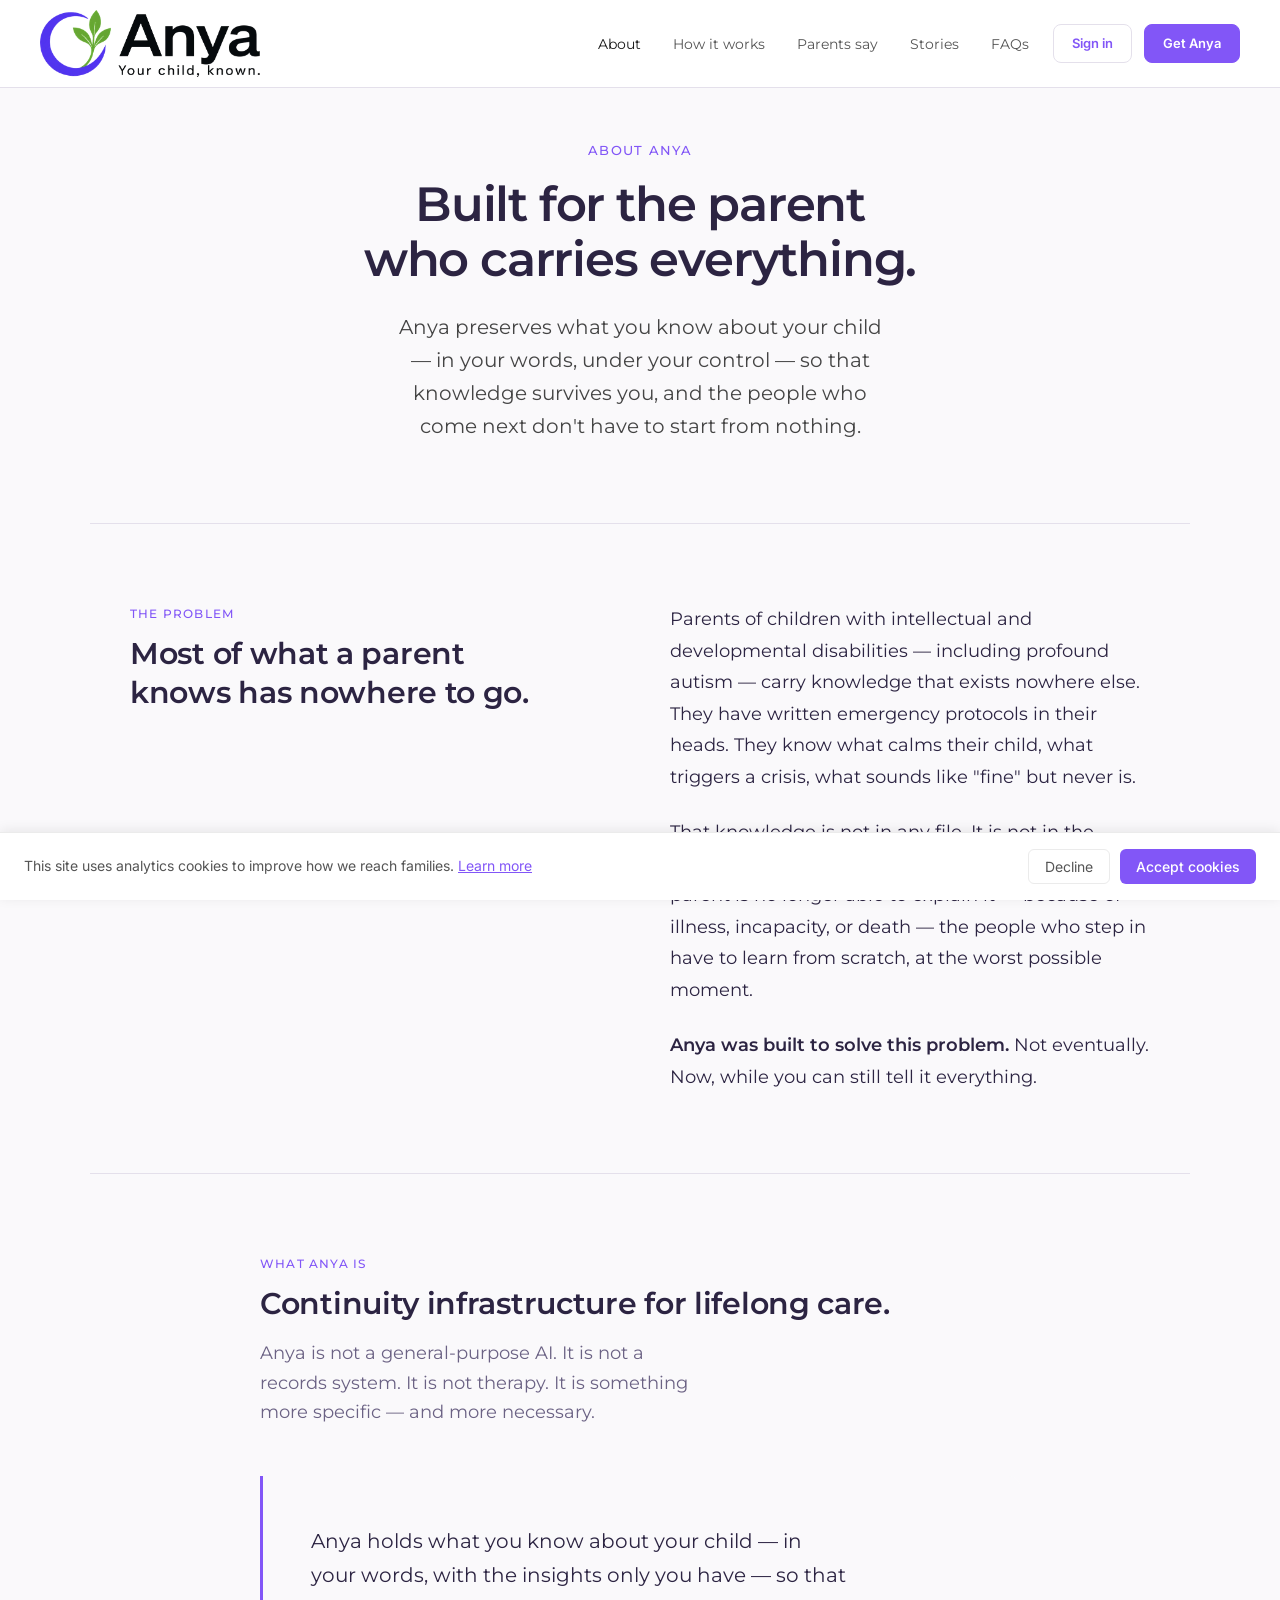
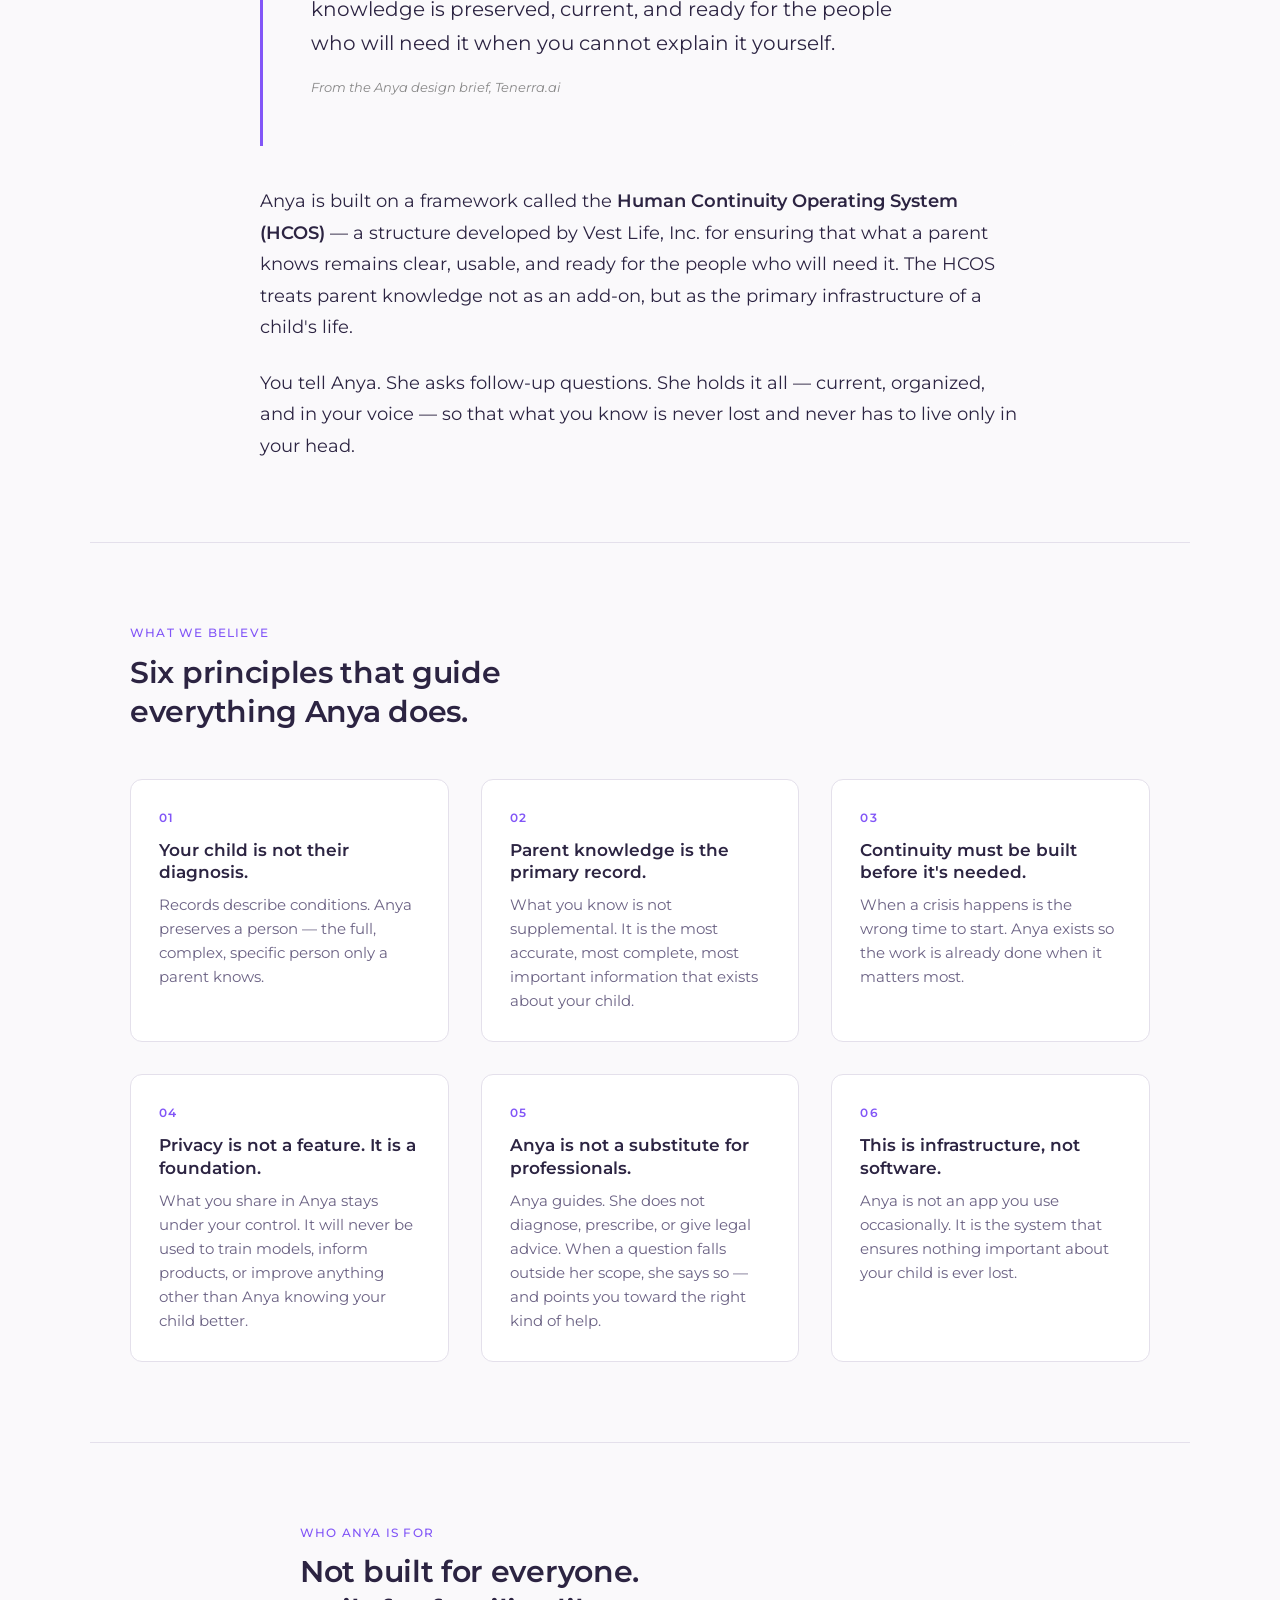
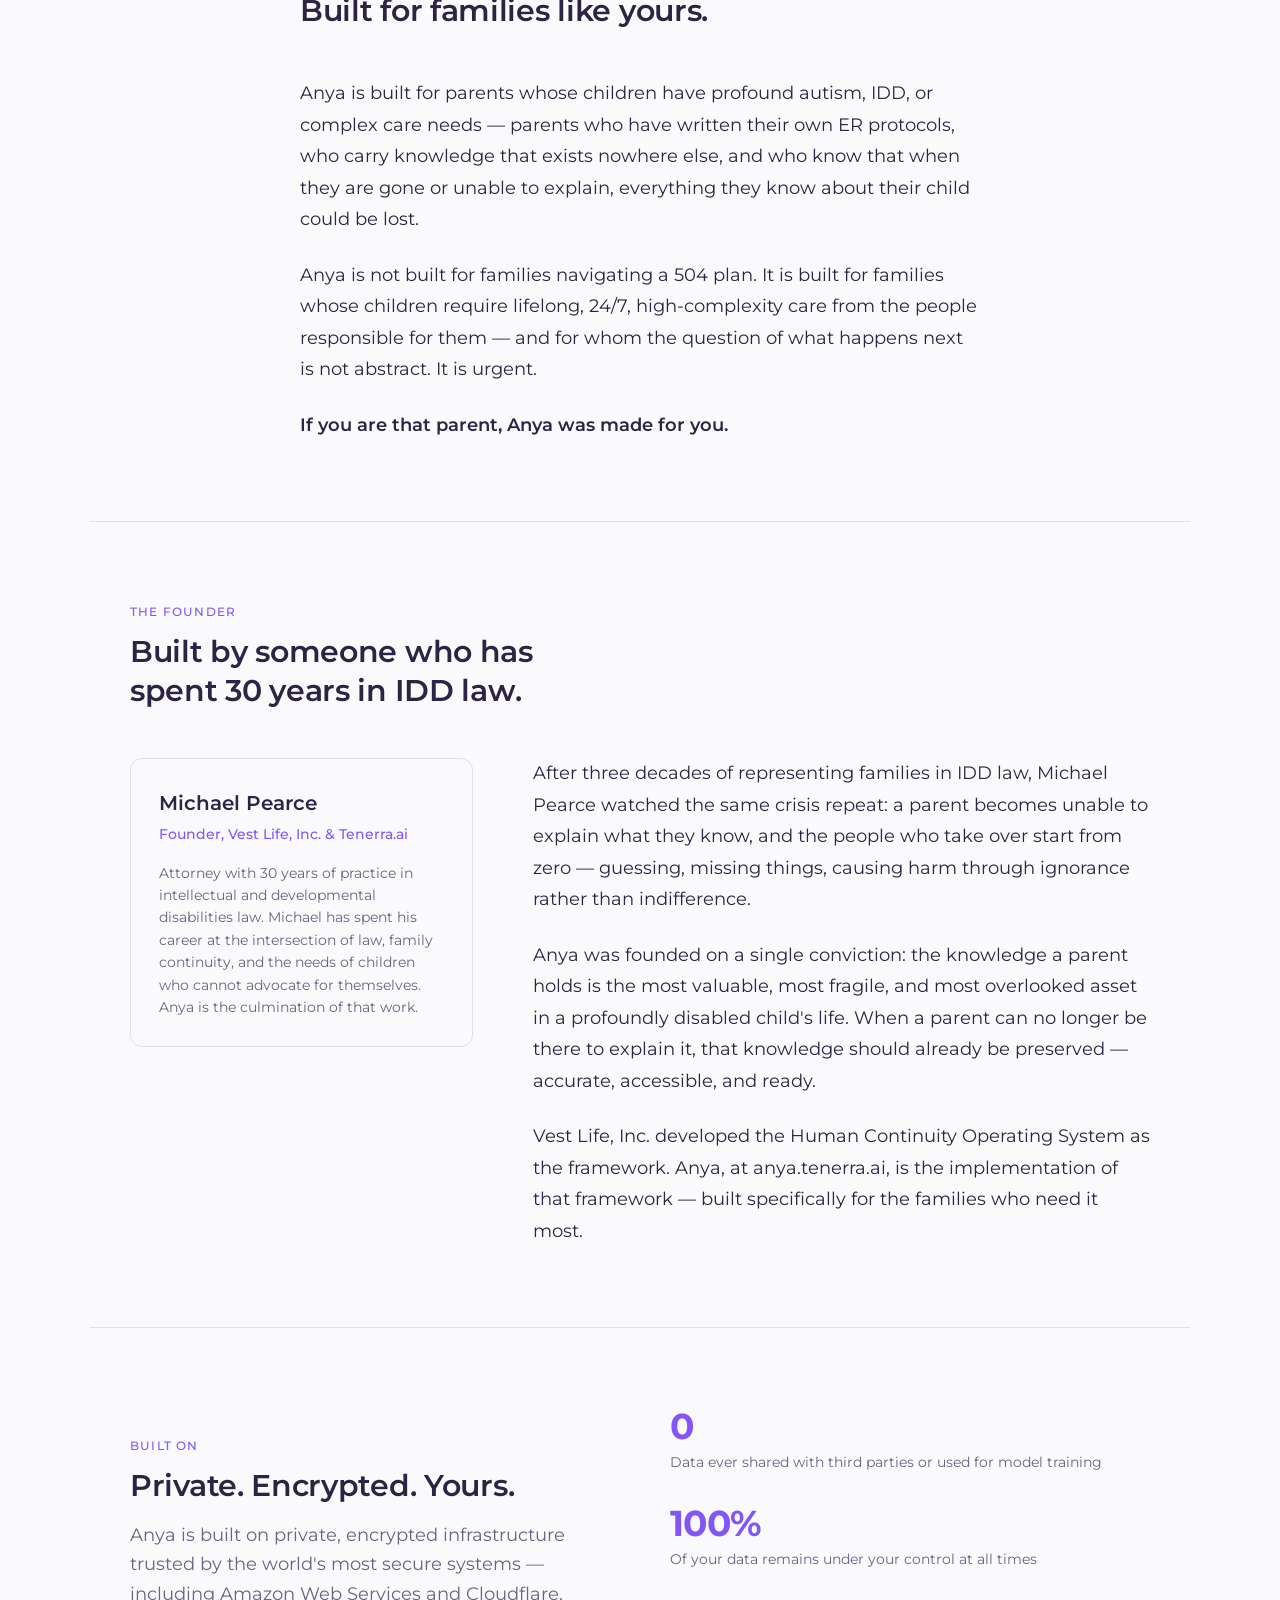
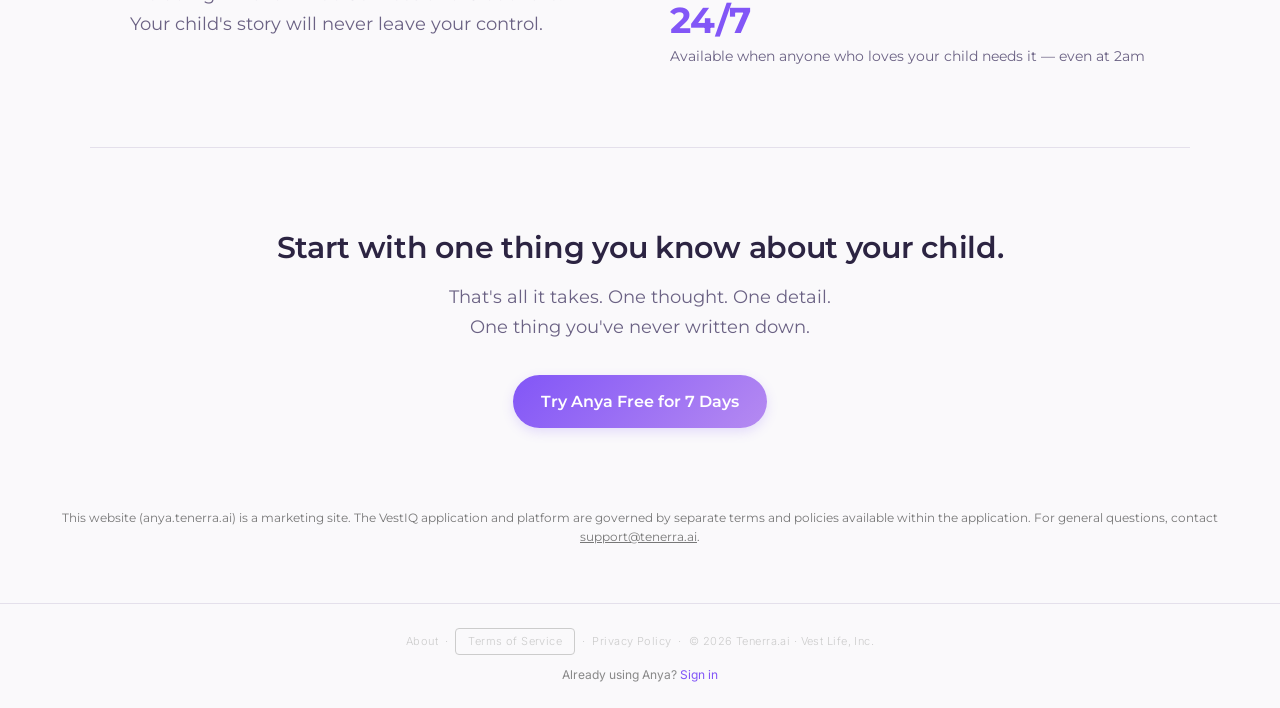
==== commit ada12972: "feat: use approved Anya lockup as the site header logo Replaces the split icon + HTML wordmark + tag" ====
--- a/about.html
+++ b/about.html
@@ -495,7 +495,7 @@
 
   <!-- NAV -->
   <nav class="nav">
-    <a href="/" class="nav-wordmark"><img src="/assets/images/tenerra-logo.png" alt="Anya icon" /><span class="nav-wm-wordmark"><span class="nav-wm-name">Anya</span><span class="nav-wm-domain">Your child, known.</span></span></a>
+    <a href="/" class="nav-wordmark" aria-label="Anya — Your child, known. Home"><img class="nav-logo" src="/assets/images/anya-logo-your-child-known.webp" alt="Anya — Your child, known." width="719" height="220" /></a>
     <ul class="nav-links">
       <li><a href="/about" class="nav-link" aria-current="page">About</a></li>
       <li><a href="/how-it-works" class="nav-link">How it works</a></li>
--- a/assets/css/shared.css
+++ b/assets/css/shared.css
@@ -133,7 +133,7 @@
   display: flex;
   align-items: center;
   justify-content: space-between;
-  padding: 1rem 2.5rem;
+  padding: 0.625rem 2.5rem;
   background: rgba(255, 255, 255, 0.95);
   backdrop-filter: blur(8px);
   -webkit-backdrop-filter: blur(8px);
@@ -155,47 +155,14 @@
   opacity: 0.65;
 }
 
-.nav-wordmark > img {
-  width: 47px;
-  height: 47px;
+.nav-logo {
   display: block;
+  /* 3.27:1 lockup; width follows a readable tagline, not the header height */
+  width: clamp(170px, 20vw, 220px);
+  max-width: 100%;
+  height: auto;
+  object-fit: contain;
   flex-shrink: 0;
-}
-
-.nav-wm-wordmark {
-  display: flex;
-  flex-direction: column;
-  align-items: flex-start;
-}
-
-.nav-wm-name {
-  font-family: var(--font-display);
-  font-size: 26px;
-  font-weight: 400;
-  line-height: 1.1;
-  color: var(--color-text-primary);
-}
-
-.nav-wm-domain {
-  font-family: var(--font-display);
-  font-size: 13px;
-  font-weight: 700;
-  color: var(--color-primary);
-  line-height: 1.1;
-  margin-top: 1px;
-  white-space: nowrap;
-}
-
-@media (max-width: 600px) {
-  .nav-wm-domain {
-    font-size: 11px;
-  }
-}
-
-@media (max-width: 420px) {
-  .nav-wm-domain {
-    font-size: 9.5px;
-  }
 }
 
 .nav-links {
@@ -594,15 +561,7 @@
   }
 
   .nav {
-    padding: 1rem 1.25rem;
-  }
-
-  .nav-wm-name {
-    font-size: 22px;
-  }
-
-  .nav-wm-domain {
-    font-size: 11px;
+    padding: 0.625rem 1.25rem;
   }
 
   .nav-actions {
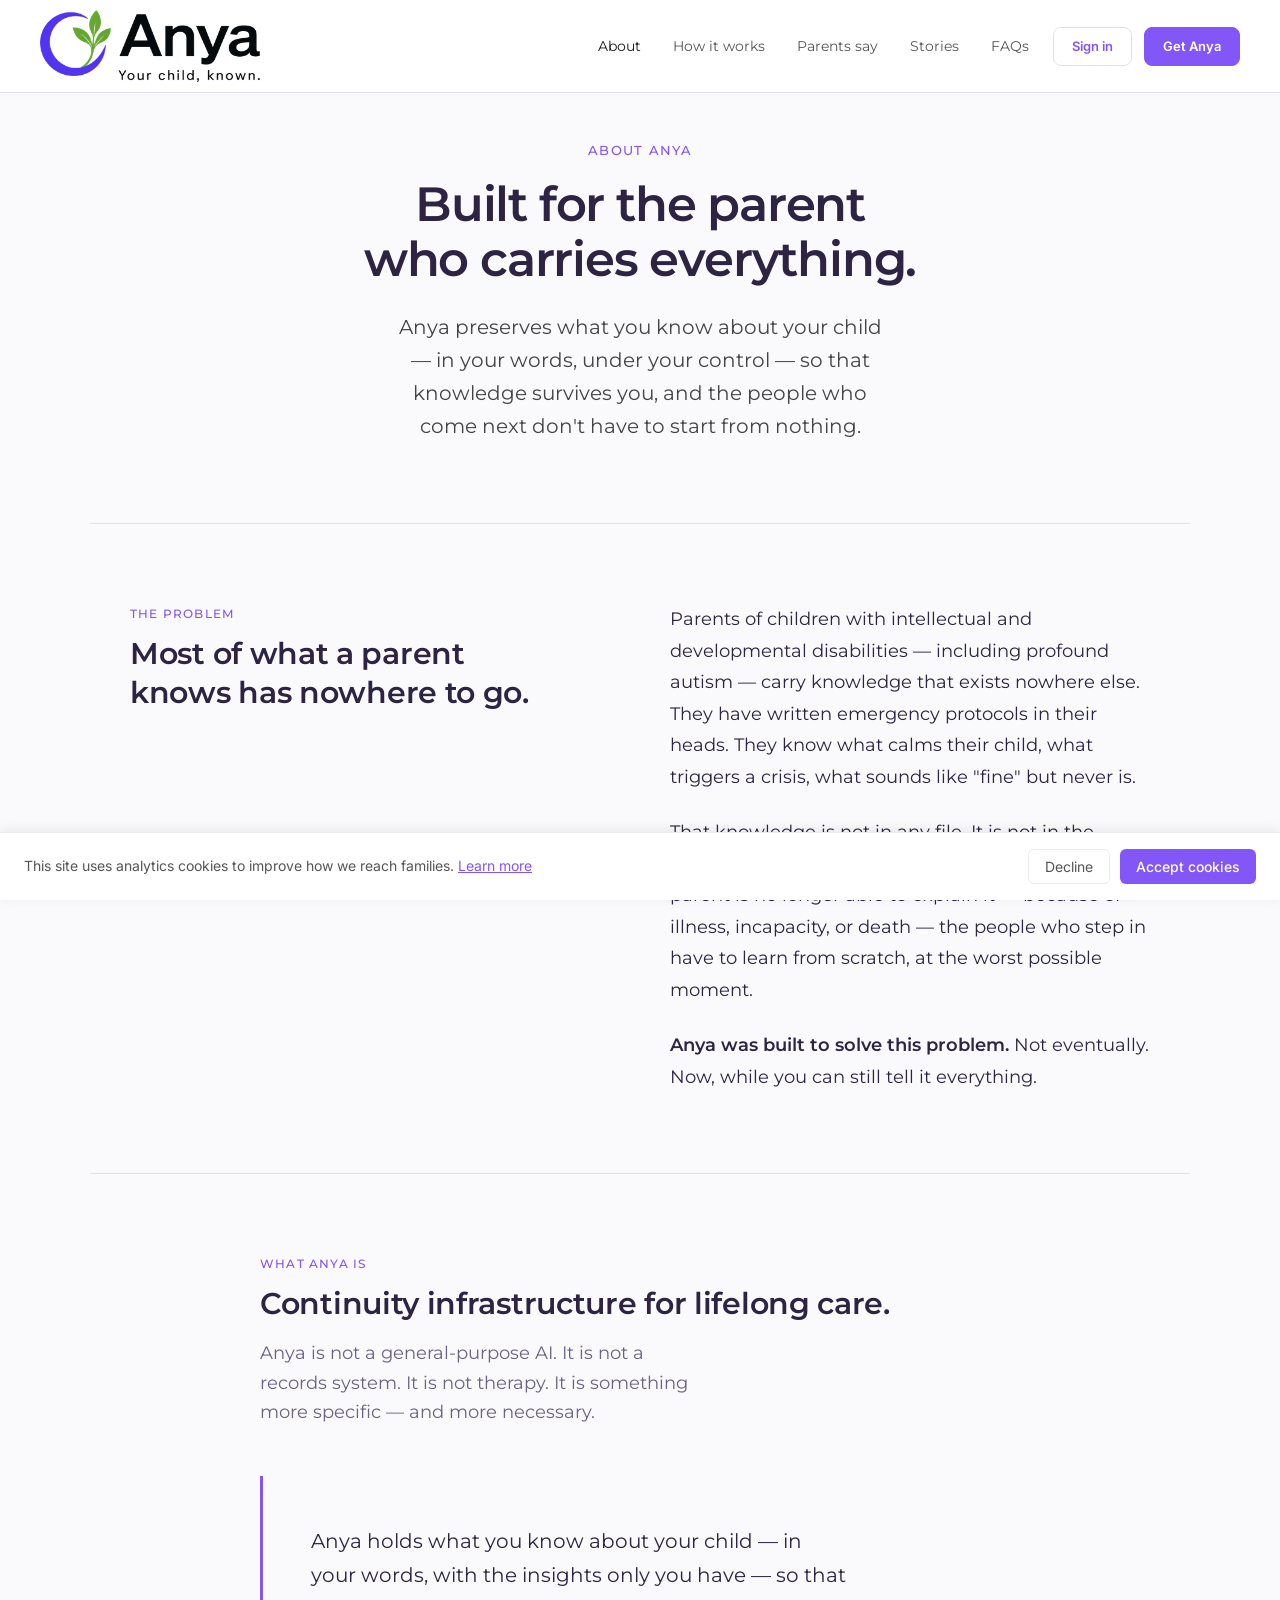
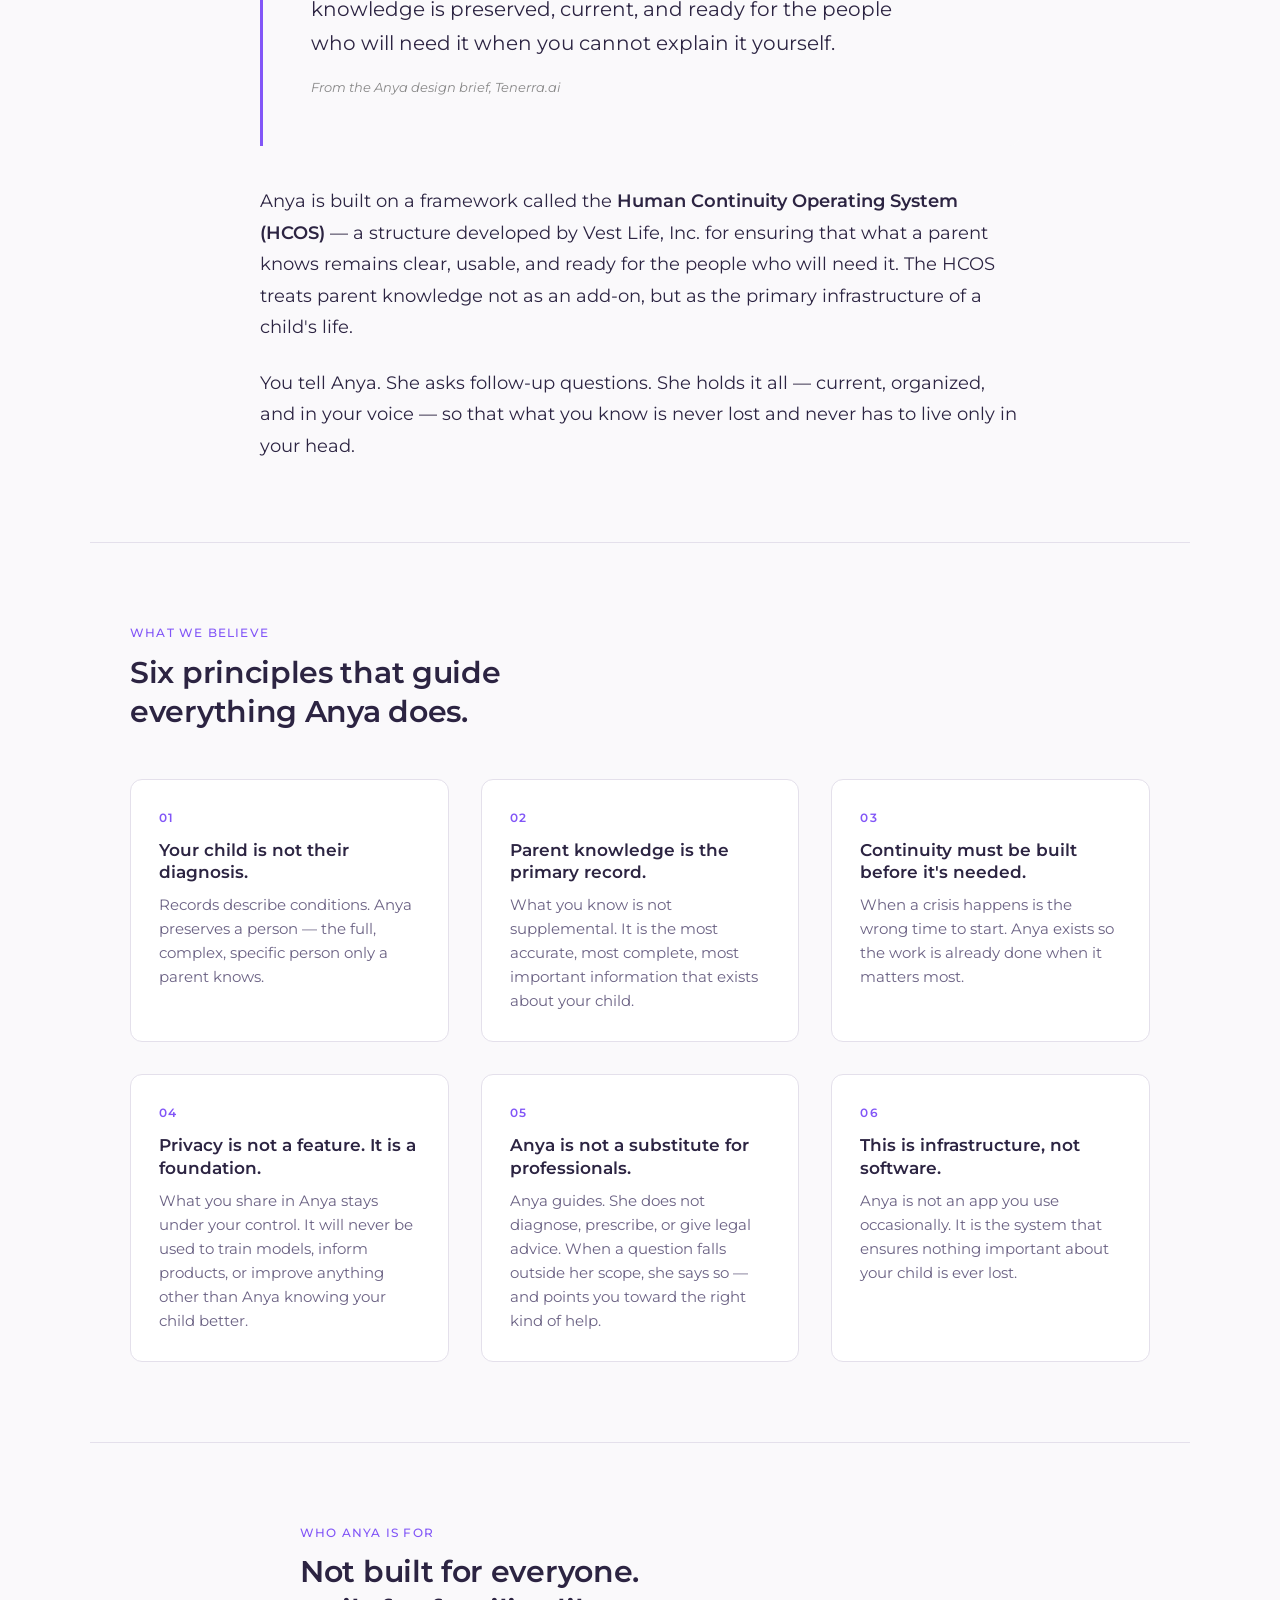
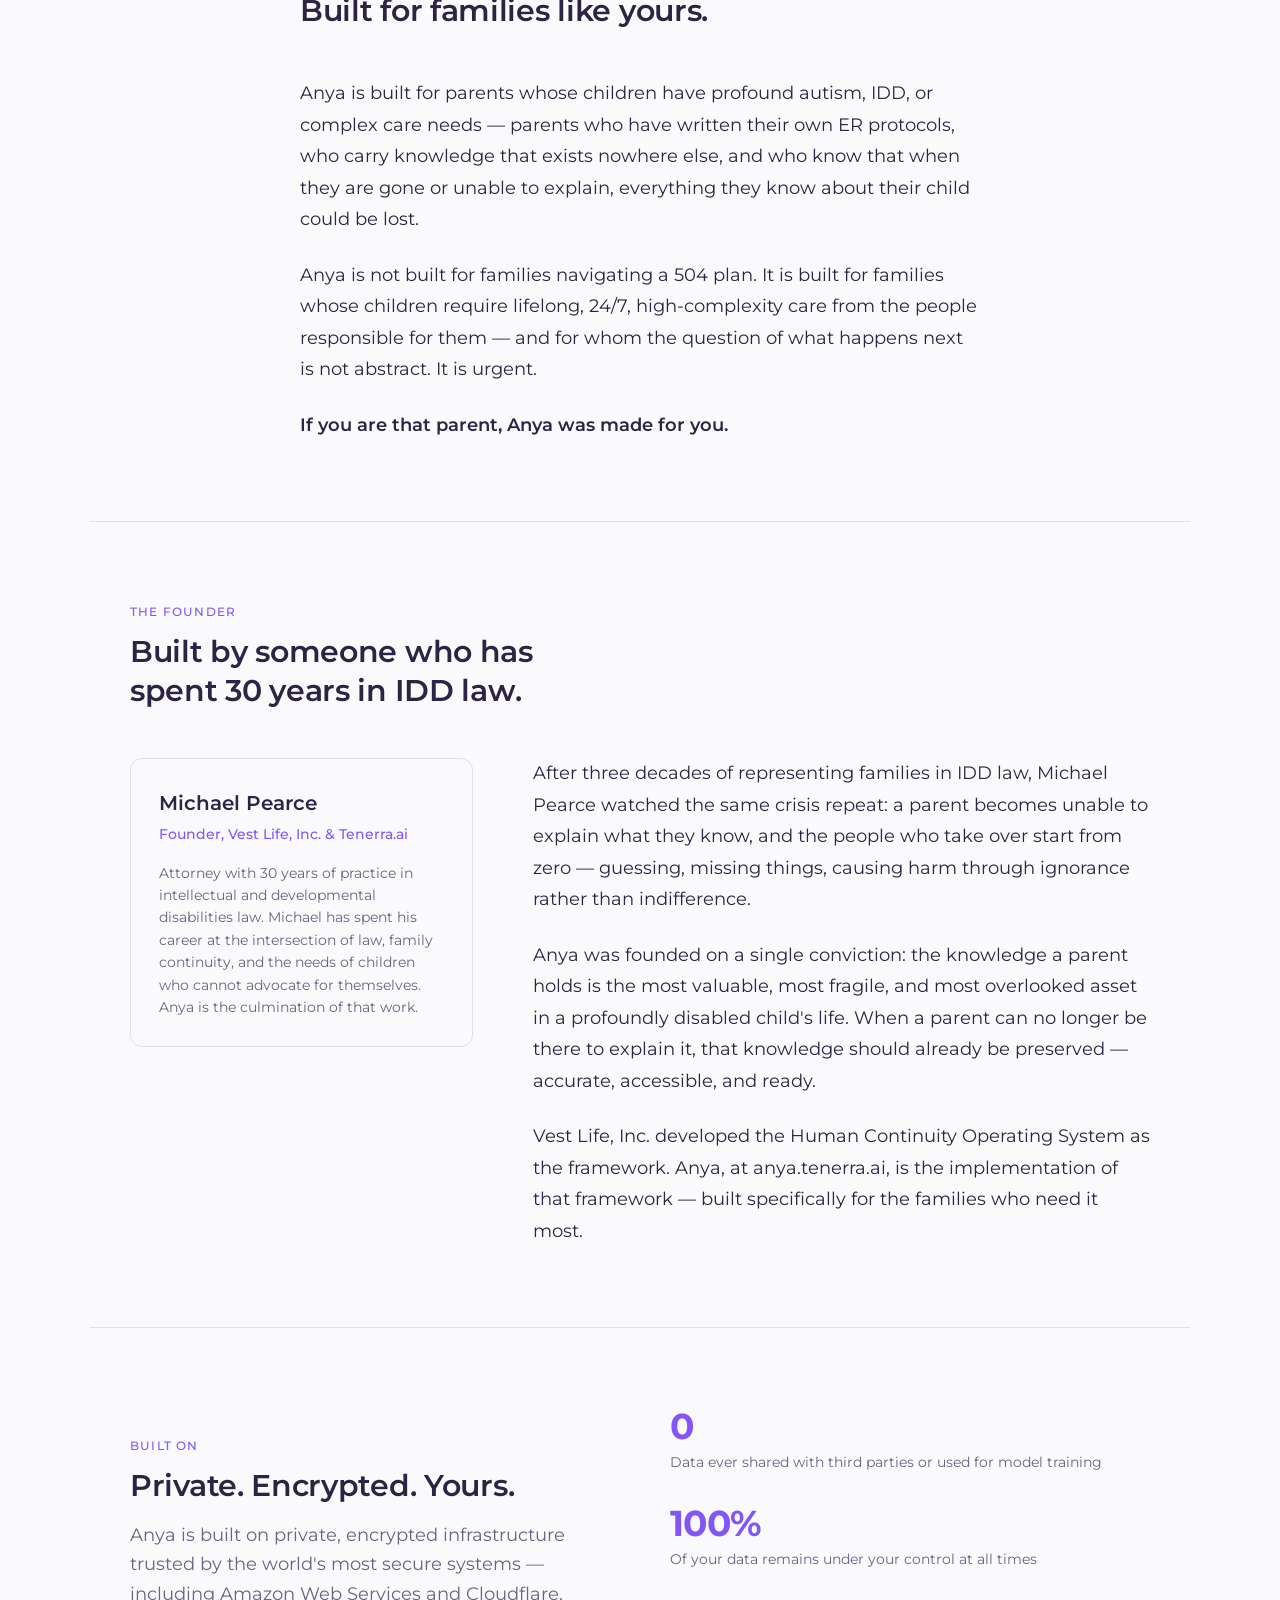
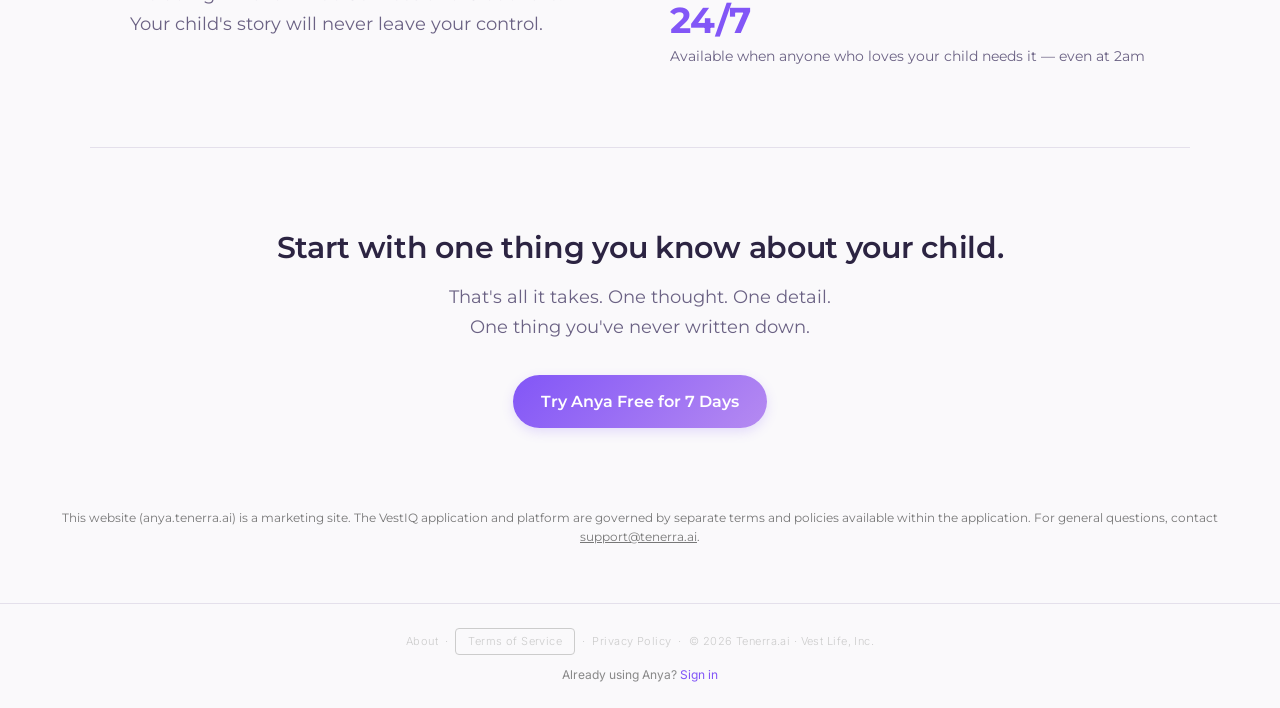
==== commit 4da17554: "fix: add breathing space above the header tagline Iteration 2 spacing. The tagline sat 4 source pixe" ====
--- a/about.html
+++ b/about.html
@@ -495,7 +495,7 @@
 
   <!-- NAV -->
   <nav class="nav">
-    <a href="/" class="nav-wordmark" aria-label="Anya — Your child, known. Home"><img class="nav-logo" src="/assets/images/anya-logo-your-child-known.webp" alt="Anya — Your child, known." width="719" height="220" /></a>
+    <a href="/" class="nav-wordmark" aria-label="Anya — Your child, known. Home"><img class="nav-logo" src="/assets/images/anya-logo-your-child-known.webp" alt="Anya — Your child, known." width="730" height="240" /></a>
     <ul class="nav-links">
       <li><a href="/about" class="nav-link" aria-current="page">About</a></li>
       <li><a href="/how-it-works" class="nav-link">How it works</a></li>
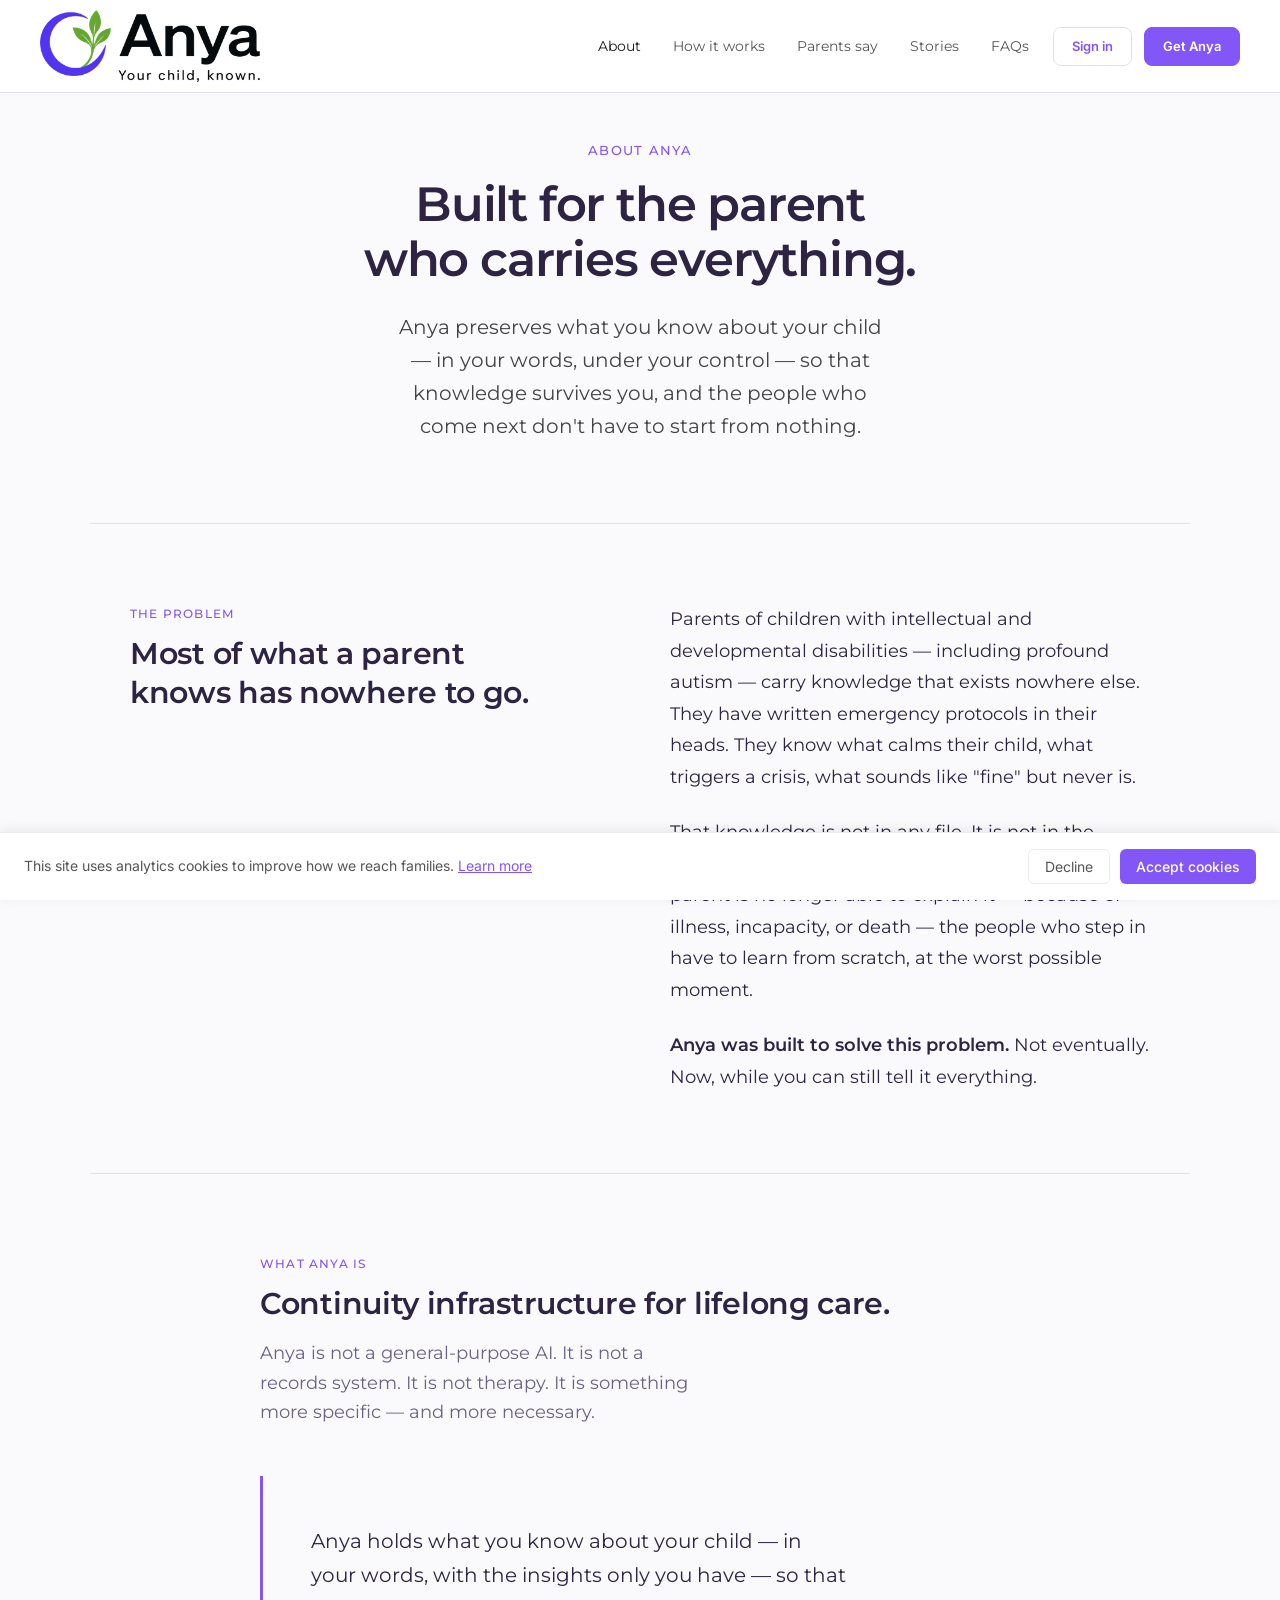
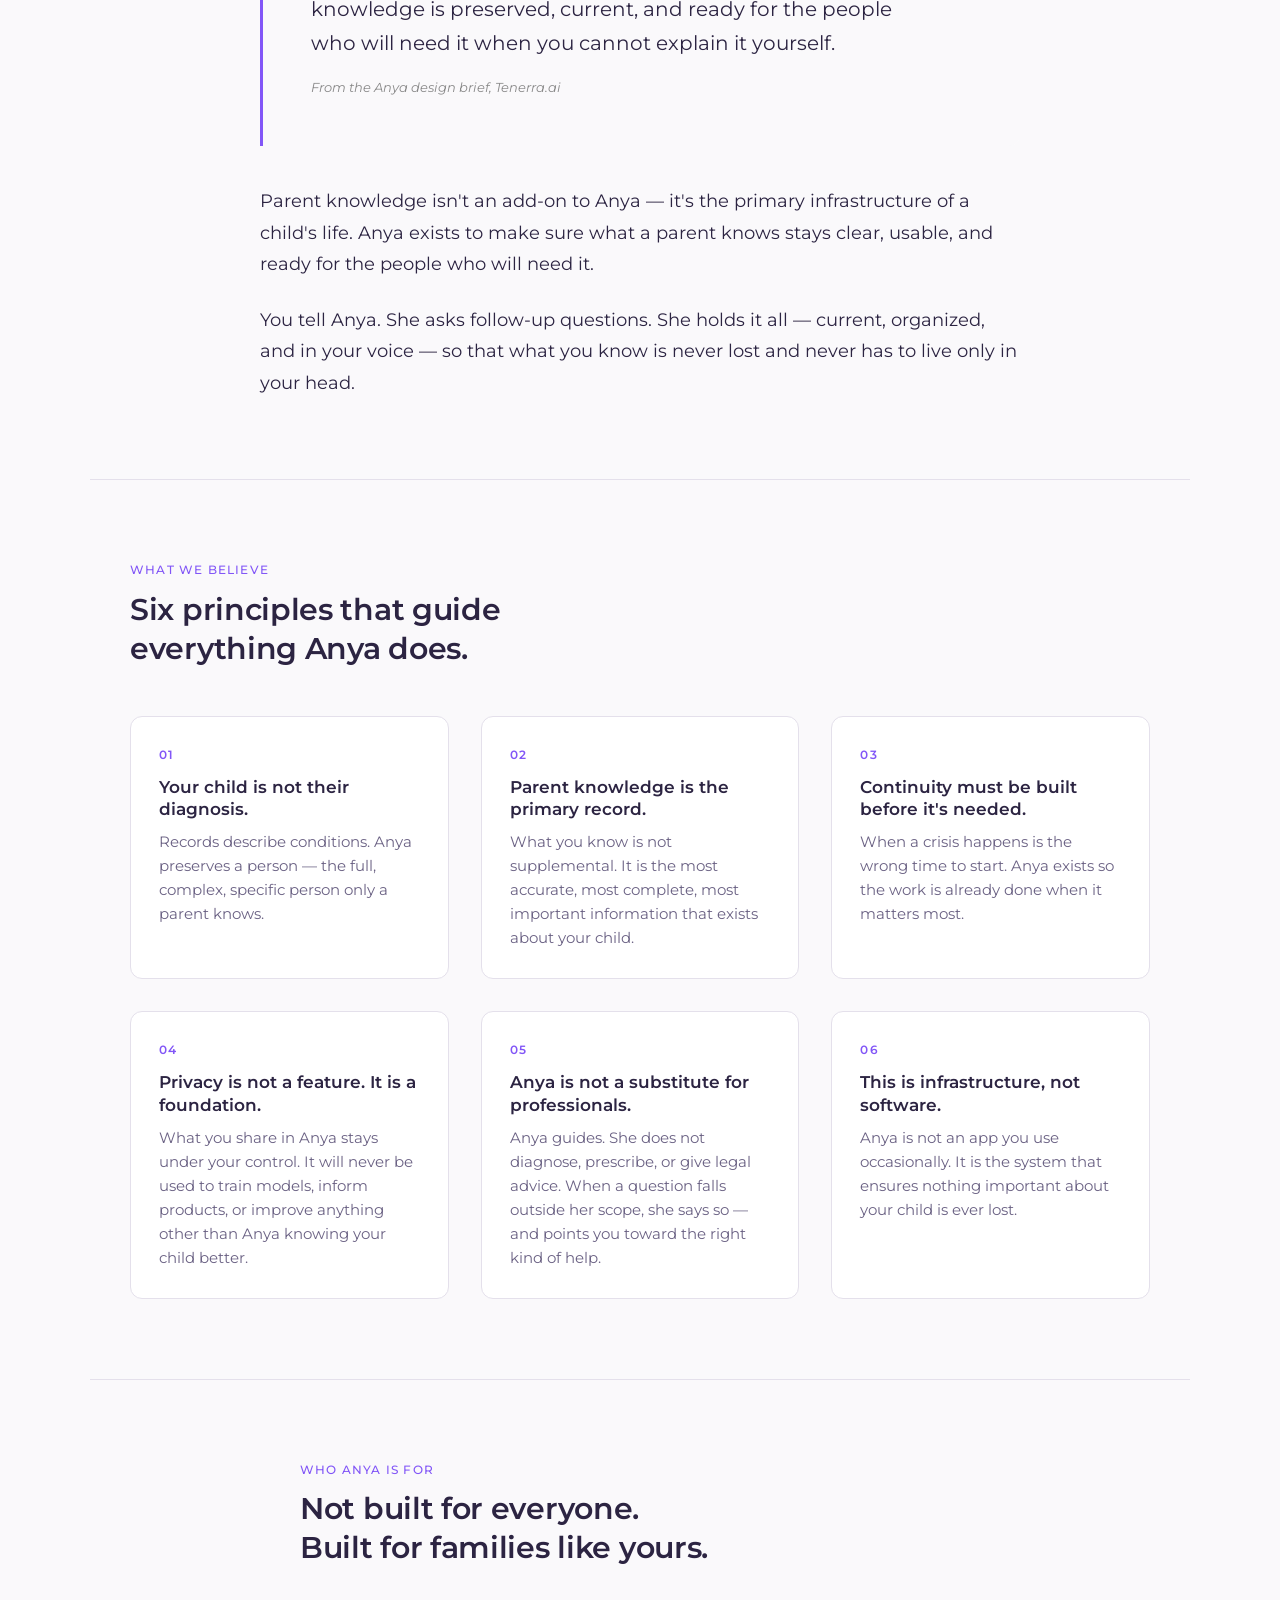
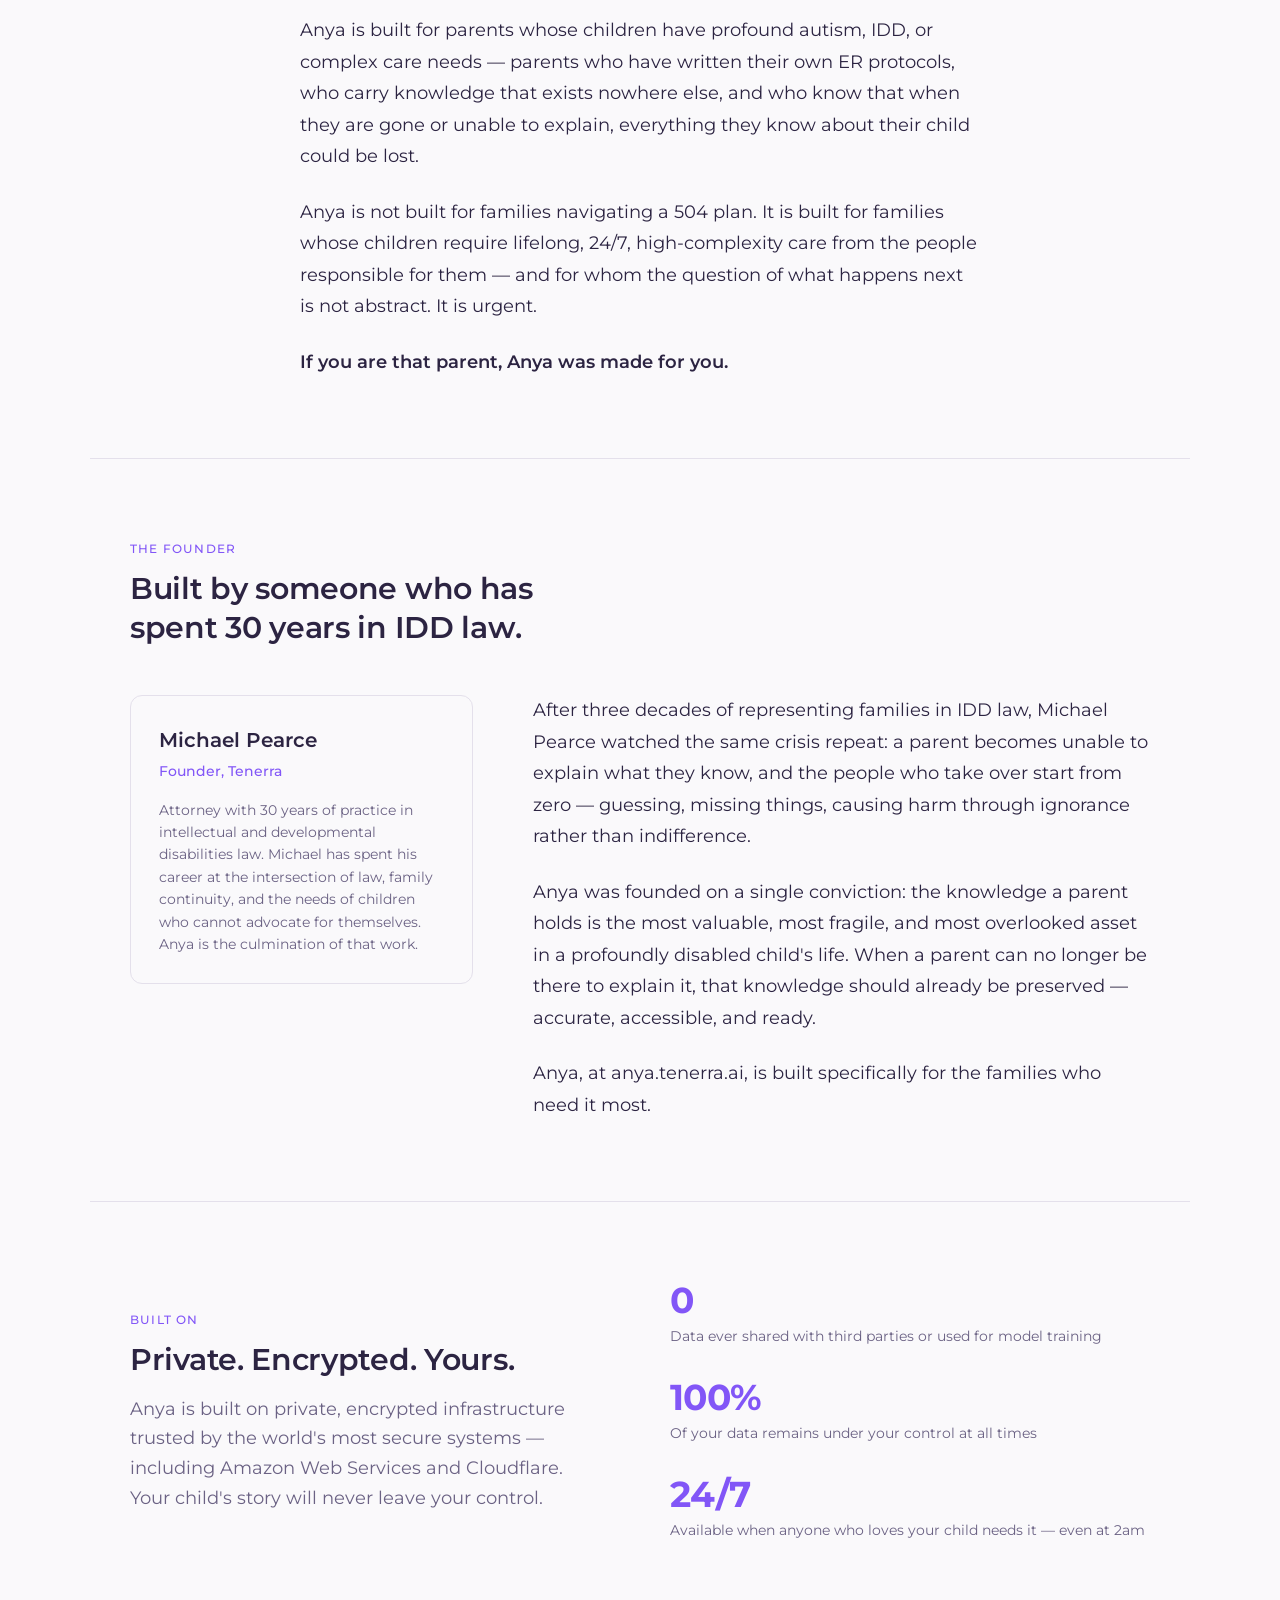
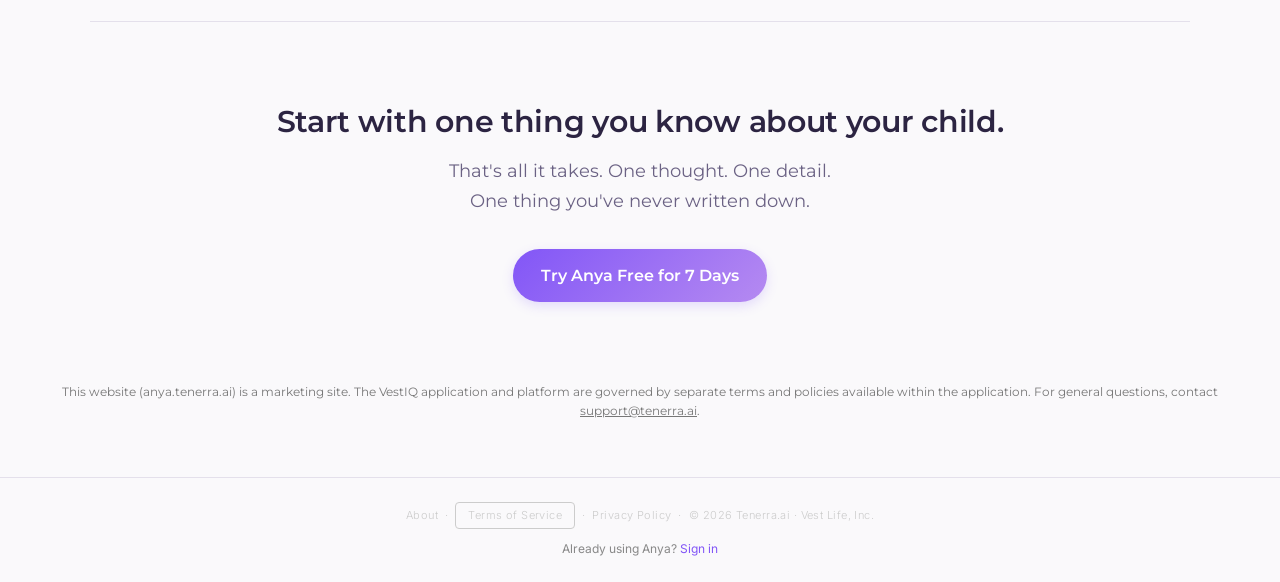
==== commit 1209297e: "Site-wide follow-up: delete HCOS references, align schema across pages Audited every page's JSON-LD " ====
--- a/about.html
+++ b/about.html
@@ -4,8 +4,8 @@
   <meta charset="UTF-8" />
   <meta name="viewport" content="width=device-width, initial-scale=1.0" />
   <title>About — Anya by Tenerra.ai</title>
-  <meta name="description" content="Anya is built for parents of children with profound autism and IDD. Learn about the mission, the founder, and the Human Continuity Operating System that powers Anya." />
-  <meta name="keywords" content="about Anya, Tenerra.ai, Michael Pearce, IDD, profound autism, Human Continuity Operating System, HCOS, Vest Life" />
+  <meta name="description" content="Anya is built for parents of children with profound autism and IDD. Learn about the mission and the founder behind Anya." />
+  <meta name="keywords" content="about Anya, Tenerra.ai, Michael Pearce, IDD, profound autism, Vest Life" />
   <meta name="theme-color" content="#8256F7" />
   <meta name="robots" content="index, follow" />
   <meta name="author" content="Tenerra.ai" />
@@ -84,19 +84,18 @@
       {
         "@type": "Organization",
         "@id": "https://anya.tenerra.ai/#organization",
-        "name": "Vest Life, Inc.",
+        "name": "Tenerra",
         "legalName": "Vest Life, Inc.",
         "alternateName": "Tenerra.ai",
         "url": "https://anya.tenerra.ai/",
-        "description": "Tenerra.ai, a product of Vest Life, Inc., builds continuity infrastructure for parents of children with intellectual and developmental disabilities, including profound autism and complex care needs.",
+        "description": "Tenerra builds continuity infrastructure for parents of children with intellectual and developmental disabilities, including profound autism and complex care needs.",
         "founder": { "@id": "https://anya.tenerra.ai/#michael-pearce" },
         "foundingDate": "2024",
         "knowsAbout": [
           "Intellectual and developmental disabilities",
           "Profound autism",
           "IDD law",
-          "Parent knowledge preservation",
-          "Human Continuity Operating System"
+          "Parent knowledge preservation"
         ]
       },
 
@@ -106,13 +105,12 @@
         "name": "Michael Pearce",
         "jobTitle": "Founder",
         "worksFor": { "@id": "https://anya.tenerra.ai/#organization" },
-        "description": "Attorney with 30 years of practice in intellectual and developmental disabilities law. Founder of Vest Life, Inc. and creator of the Human Continuity Operating System (HCOS). Anya, at anya.tenerra.ai, is the implementation of that framework.",
+        "description": "Attorney with 30 years of practice in intellectual and developmental disabilities law. Founder of Tenerra and creator of Anya.",
         "knowsAbout": [
           "IDD law",
           "Intellectual and developmental disabilities",
           "Profound autism",
-          "Family continuity planning",
-          "Human Continuity Operating System"
+          "Family continuity planning"
         ]
       },
 
@@ -126,7 +124,7 @@
         "operatingSystem": "Web",
         "provider": { "@id": "https://anya.tenerra.ai/#organization" },
         "audience": {
-          "@type": "Audience",
+          "@type": "PeopleAudience",
           "audienceType": "Parents of children with intellectual and developmental disabilities, profound autism, and complex care needs"
         },
         "offers": {
@@ -139,19 +137,6 @@
             "@type": "Country",
             "name": "US"
           }
-        }
-      },
-
-      {
-        "@type": "DefinedTerm",
-        "@id": "https://anya.tenerra.ai/#hcos",
-        "name": "Human Continuity Operating System",
-        "alternateName": "HCOS",
-        "description": "The Human Continuity Operating System (HCOS) is a framework developed by Vest Life, Inc. for ensuring that what a parent knows about their child with intellectual and developmental disabilities remains clear, usable, and ready for the people who will need it — across every handoff, across every system, across the parent's lifetime. Anya, at anya.tenerra.ai, is the application that implements the HCOS framework.",
-        "inDefinedTermSet": {
-          "@type": "DefinedTermSet",
-          "name": "Vest Life, Inc. Framework Glossary",
-          "url": "https://anya.tenerra.ai/"
         }
       }
 
@@ -591,7 +576,7 @@
           </div>
 
           <div class="prose" style="margin-top:40px;">
-            <p>Anya is built on a framework called the <strong>Human Continuity Operating System (HCOS)</strong> — a structure developed by Vest Life, Inc. for ensuring that what a parent knows remains clear, usable, and ready for the people who will need it. The HCOS treats parent knowledge not as an add-on, but as the primary infrastructure of a child's life.</p>
+            <p>Parent knowledge isn't an add-on to Anya — it's the primary infrastructure of a child's life. Anya exists to make sure what a parent knows stays clear, usable, and ready for the people who will need it.</p>
             <p>You tell Anya. She asks follow-up questions. She holds it all — current, organized, and in your voice — so that what you know is never lost and never has to live only in your head.</p>
           </div>
         </div>
@@ -681,13 +666,13 @@
         <div class="founder-block">
           <div class="founder-meta">
             <p class="name">Michael Pearce</p>
-            <p class="title">Founder, Vest Life, Inc. &amp; Tenerra.ai</p>
+            <p class="title">Founder, Tenerra</p>
             <p class="bio-detail">Attorney with 30 years of practice in intellectual and developmental disabilities law. Michael has spent his career at the intersection of law, family continuity, and the needs of children who cannot advocate for themselves. Anya is the culmination of that work.</p>
           </div>
           <div class="prose">
             <p>After three decades of representing families in IDD law, Michael Pearce watched the same crisis repeat: a parent becomes unable to explain what they know, and the people who take over start from zero — guessing, missing things, causing harm through ignorance rather than indifference.</p>
             <p>Anya was founded on a single conviction: the knowledge a parent holds is the most valuable, most fragile, and most overlooked asset in a profoundly disabled child's life. When a parent can no longer be there to explain it, that knowledge should already be preserved — accurate, accessible, and ready.</p>
-            <p>Vest Life, Inc. developed the Human Continuity Operating System as the framework. Anya, at anya.tenerra.ai, is the implementation of that framework — built specifically for the families who need it most.</p>
+            <p>Anya, at anya.tenerra.ai, is built specifically for the families who need it most.</p>
           </div>
         </div>
       </div>
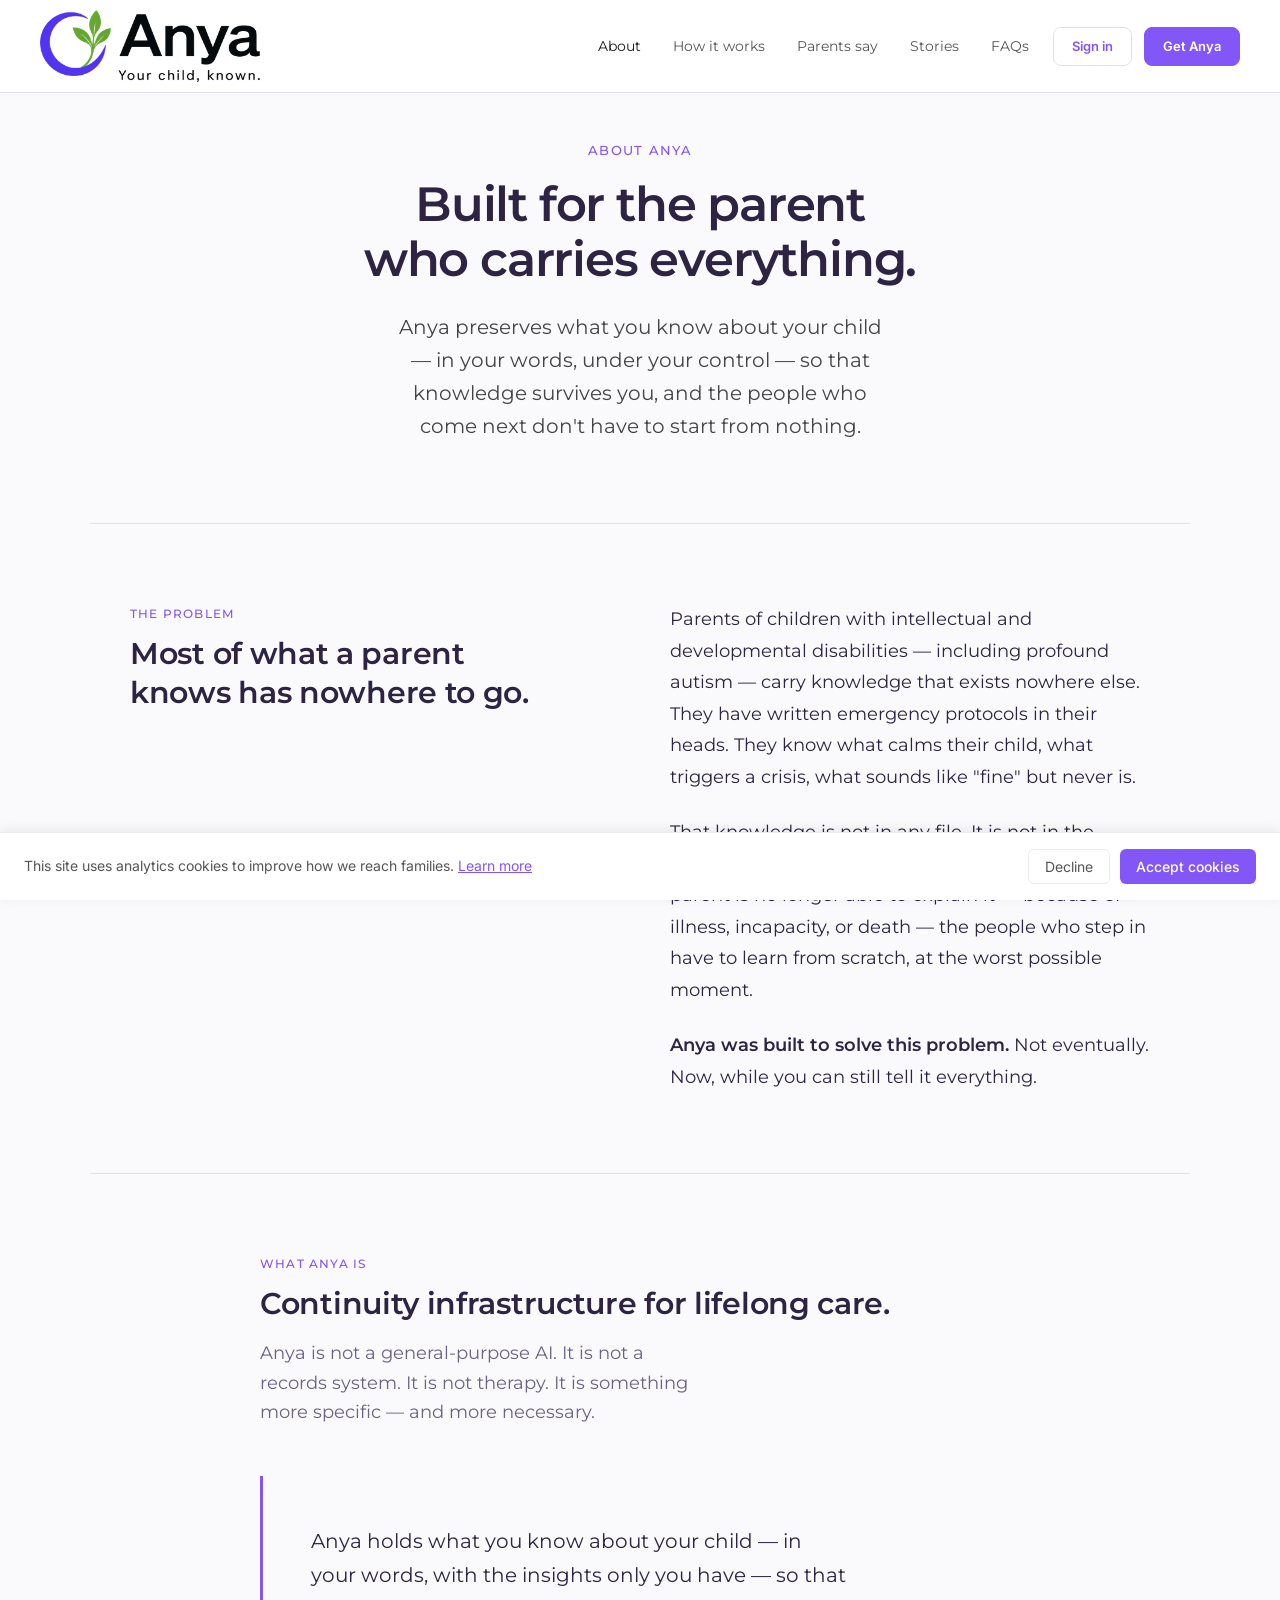
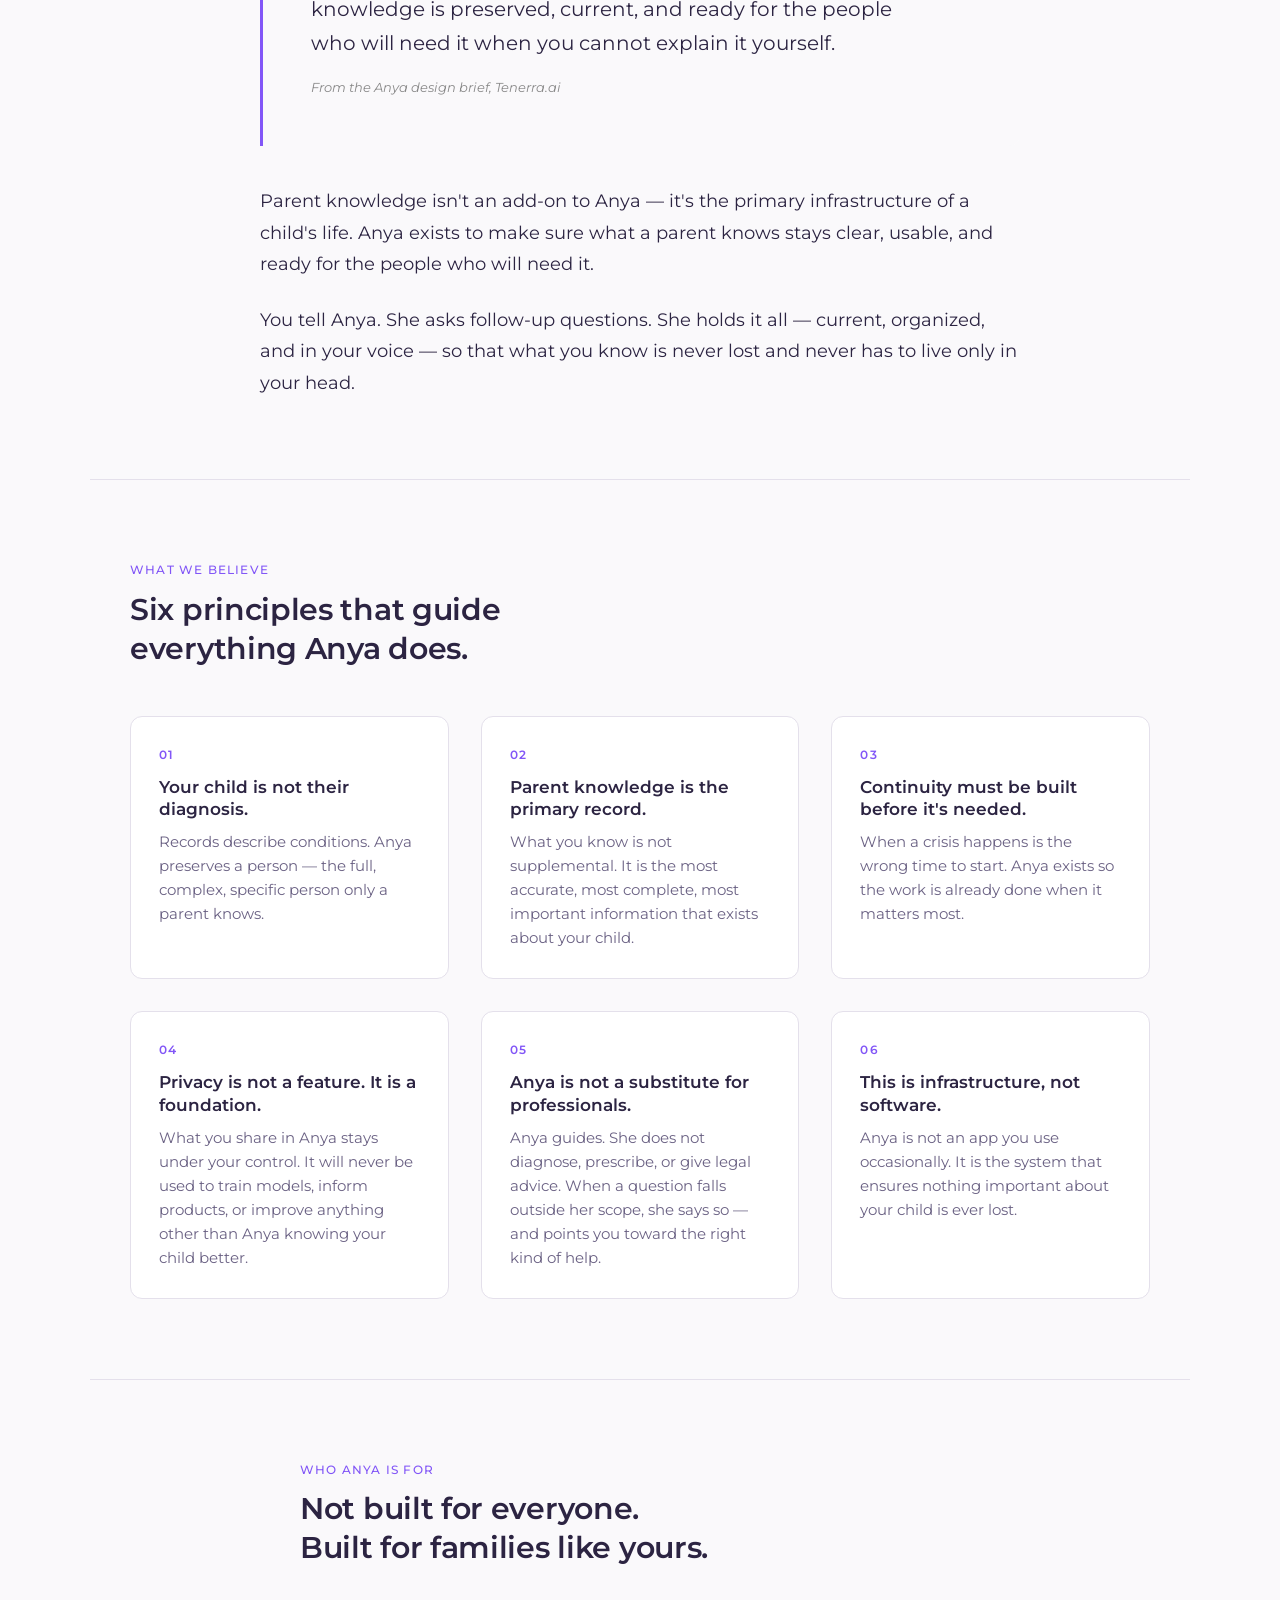
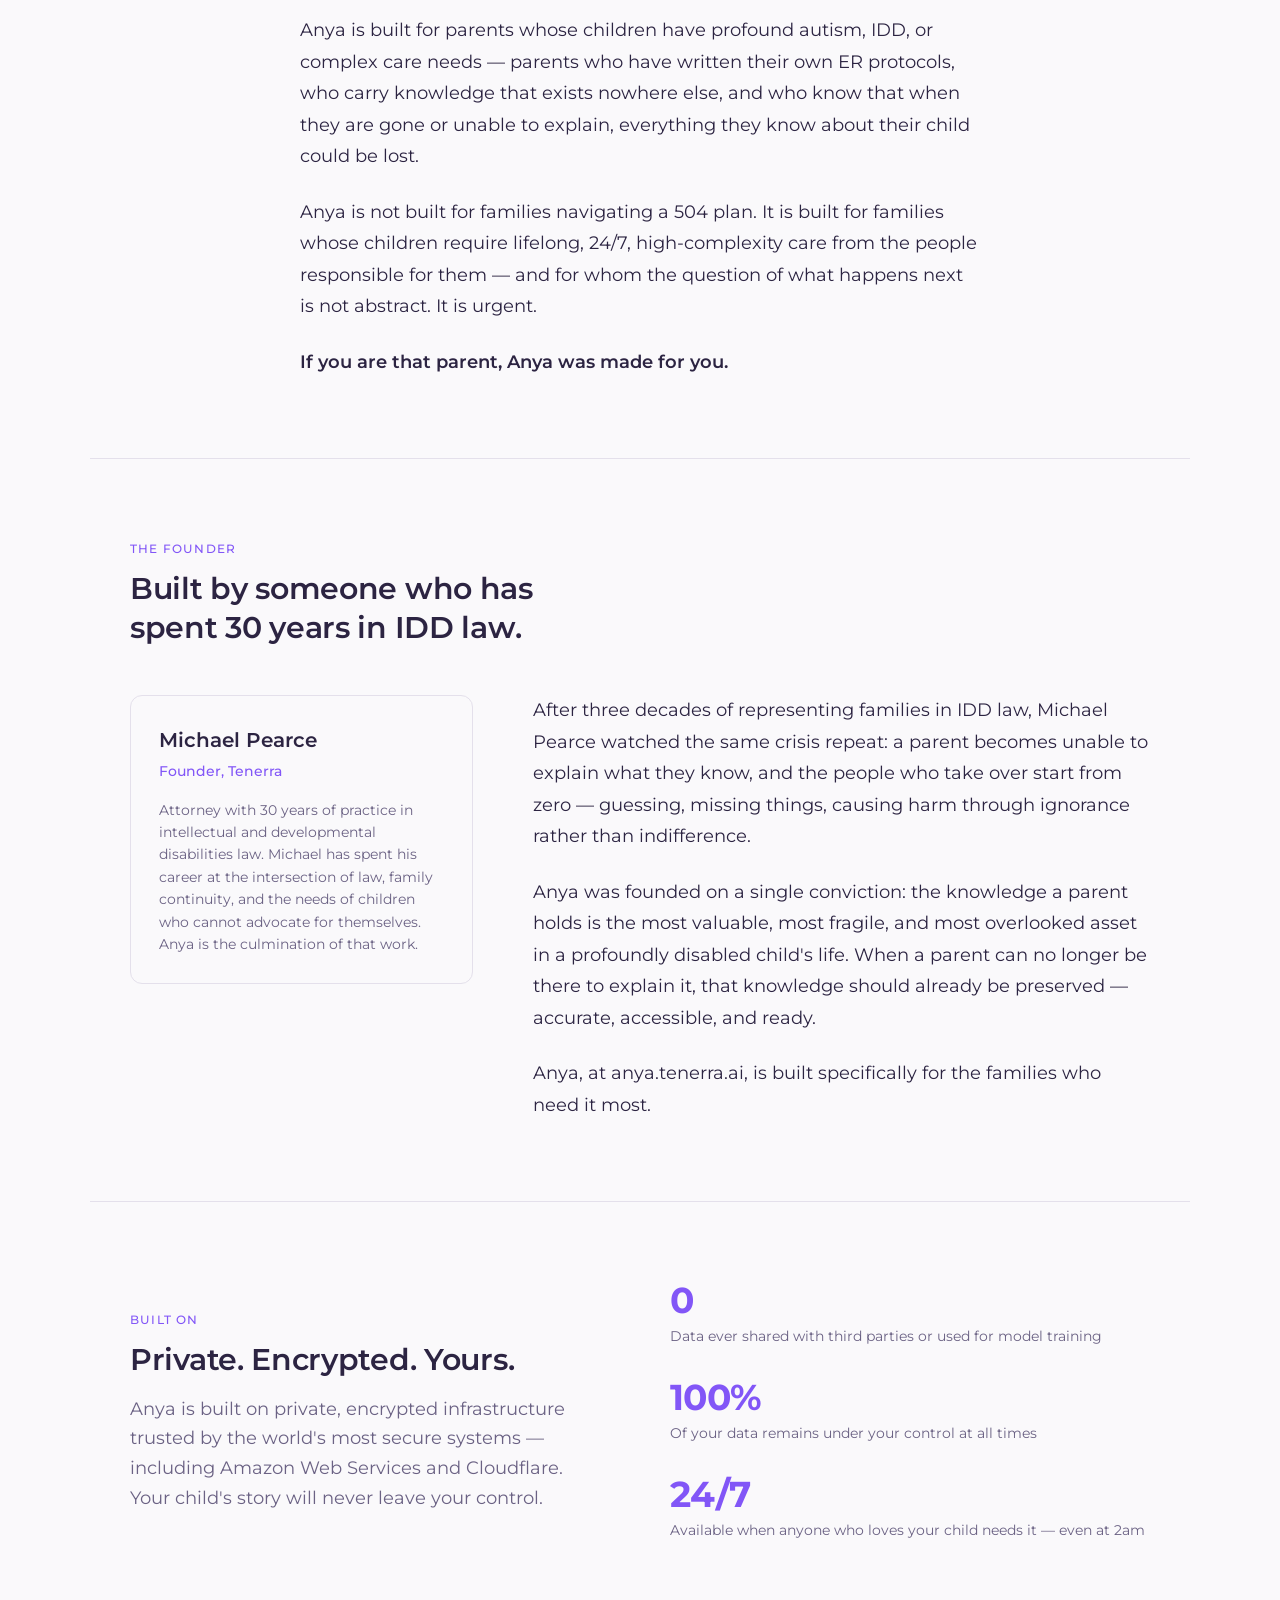
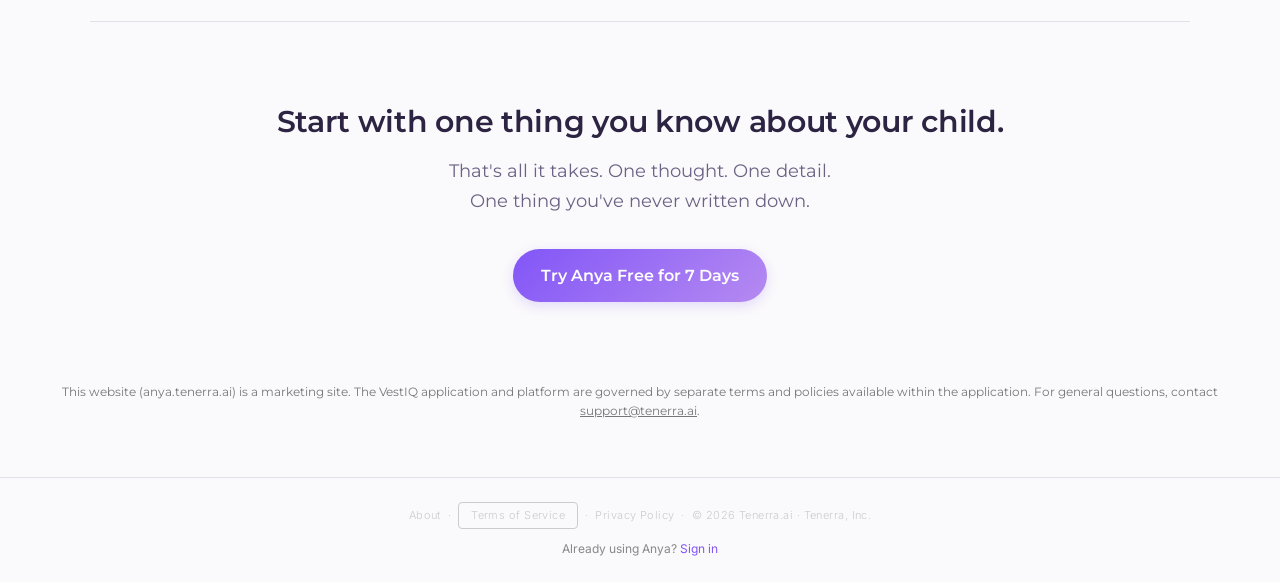
==== commit 3dc5a6c1: "Update legal entity name: Vest Life, Inc. -> Tenerra, Inc. The corporation was renamed. Replaced eve" ====
--- a/about.html
+++ b/about.html
@@ -5,7 +5,7 @@
   <meta name="viewport" content="width=device-width, initial-scale=1.0" />
   <title>About — Anya by Tenerra.ai</title>
   <meta name="description" content="Anya is built for parents of children with profound autism and IDD. Learn about the mission and the founder behind Anya." />
-  <meta name="keywords" content="about Anya, Tenerra.ai, Michael Pearce, IDD, profound autism, Vest Life" />
+  <meta name="keywords" content="about Anya, Tenerra.ai, Michael Pearce, IDD, profound autism" />
   <meta name="theme-color" content="#8256F7" />
   <meta name="robots" content="index, follow" />
   <meta name="author" content="Tenerra.ai" />
@@ -85,7 +85,7 @@
         "@type": "Organization",
         "@id": "https://anya.tenerra.ai/#organization",
         "name": "Tenerra",
-        "legalName": "Vest Life, Inc.",
+        "legalName": "Tenerra, Inc.",
         "alternateName": "Tenerra.ai",
         "url": "https://anya.tenerra.ai/",
         "description": "Tenerra builds continuity infrastructure for parents of children with intellectual and developmental disabilities, including profound autism and complex care needs.",
@@ -727,7 +727,7 @@
   <!-- FOOTER -->
   <footer class="footer">
     <p class="footer-legal-text">
-      <a href="/about" class="footer-legal-link">About</a> &nbsp;&middot;&nbsp; <a href="/terms" class="footer-legal-link footer-legal-link--button">Terms of Service</a> &nbsp;·&nbsp; <a href="/privacy" class="footer-legal-link">Privacy Policy</a> &nbsp;·&nbsp; © 2026 Tenerra.ai · Vest Life, Inc.
+      <a href="/about" class="footer-legal-link">About</a> &nbsp;&middot;&nbsp; <a href="/terms" class="footer-legal-link footer-legal-link--button">Terms of Service</a> &nbsp;·&nbsp; <a href="/privacy" class="footer-legal-link">Privacy Policy</a> &nbsp;·&nbsp; © 2026 Tenerra.ai · Tenerra, Inc.
     </p>
     <p class="footer-signin-note">Already using Anya? <a href="https://app.vestlife.com" target="_blank" rel="noopener noreferrer" class="footer-signin-link">Sign in</a></p>
   </footer>
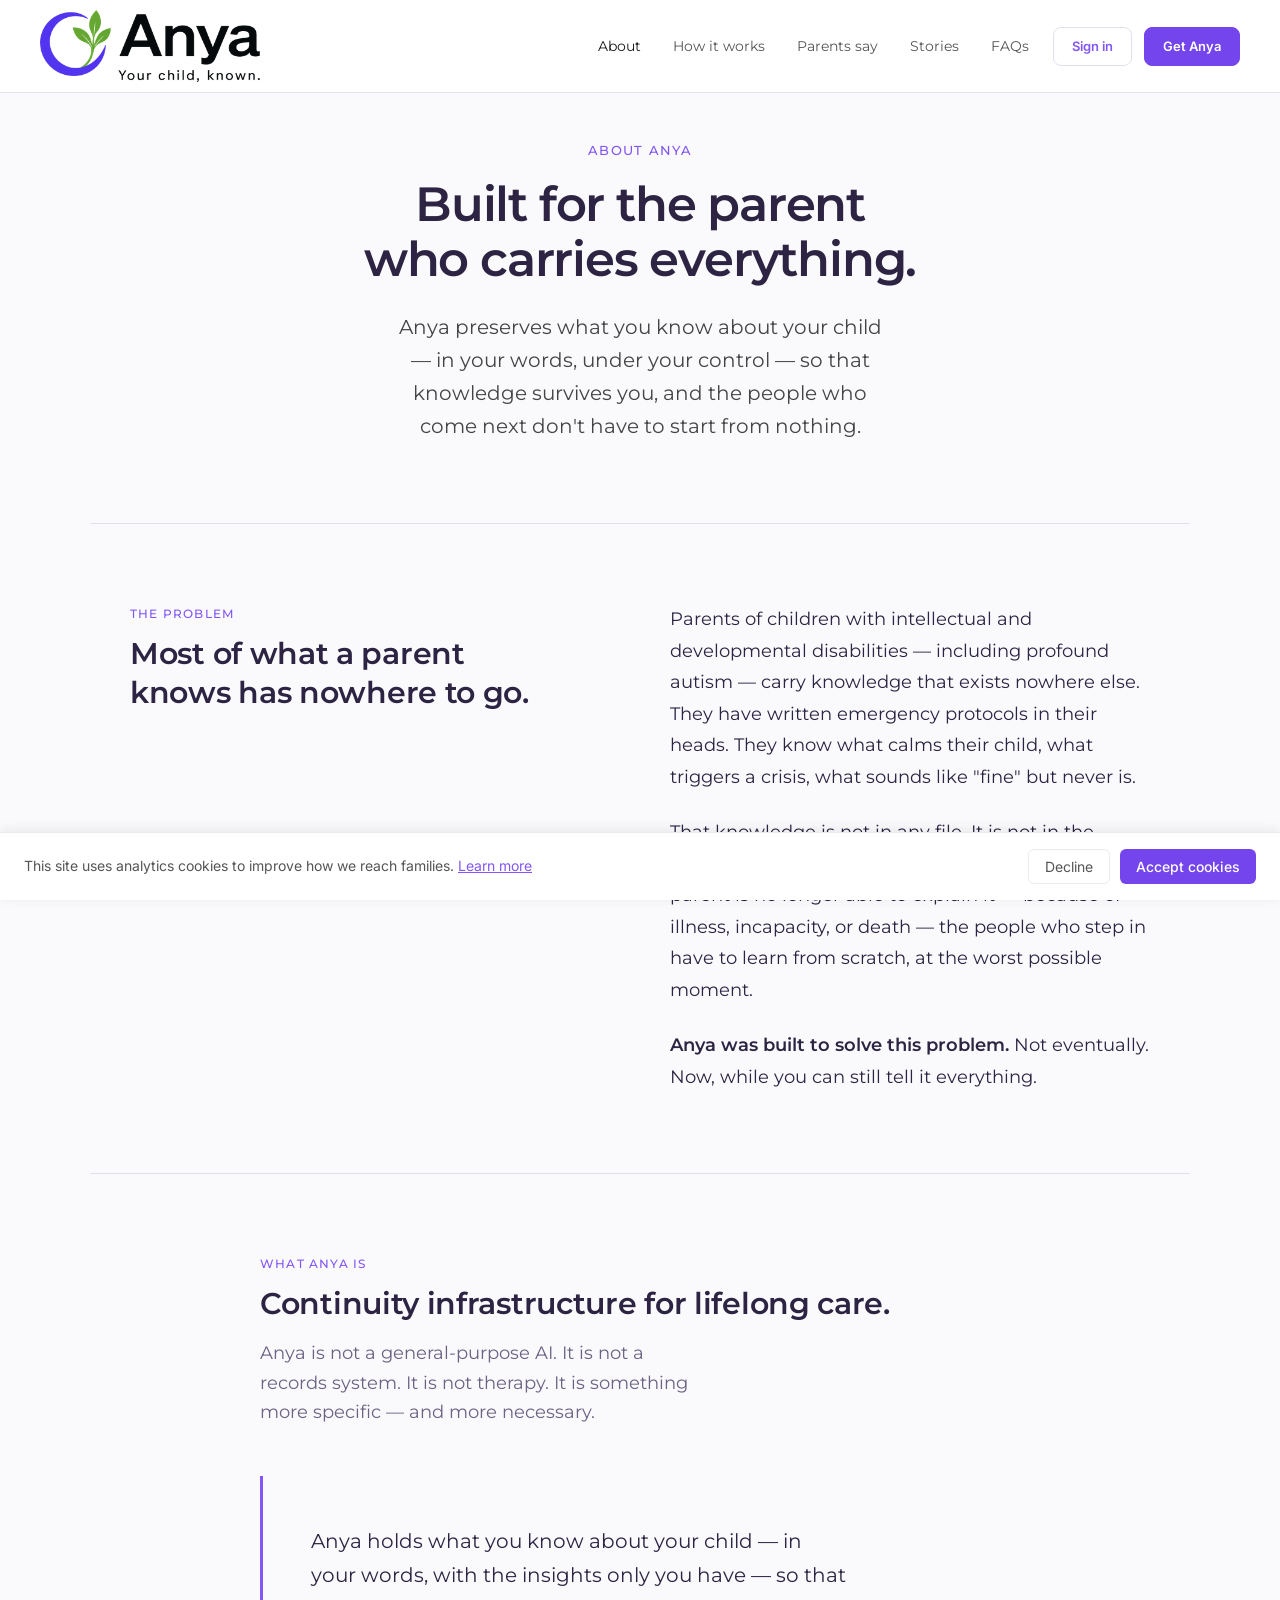
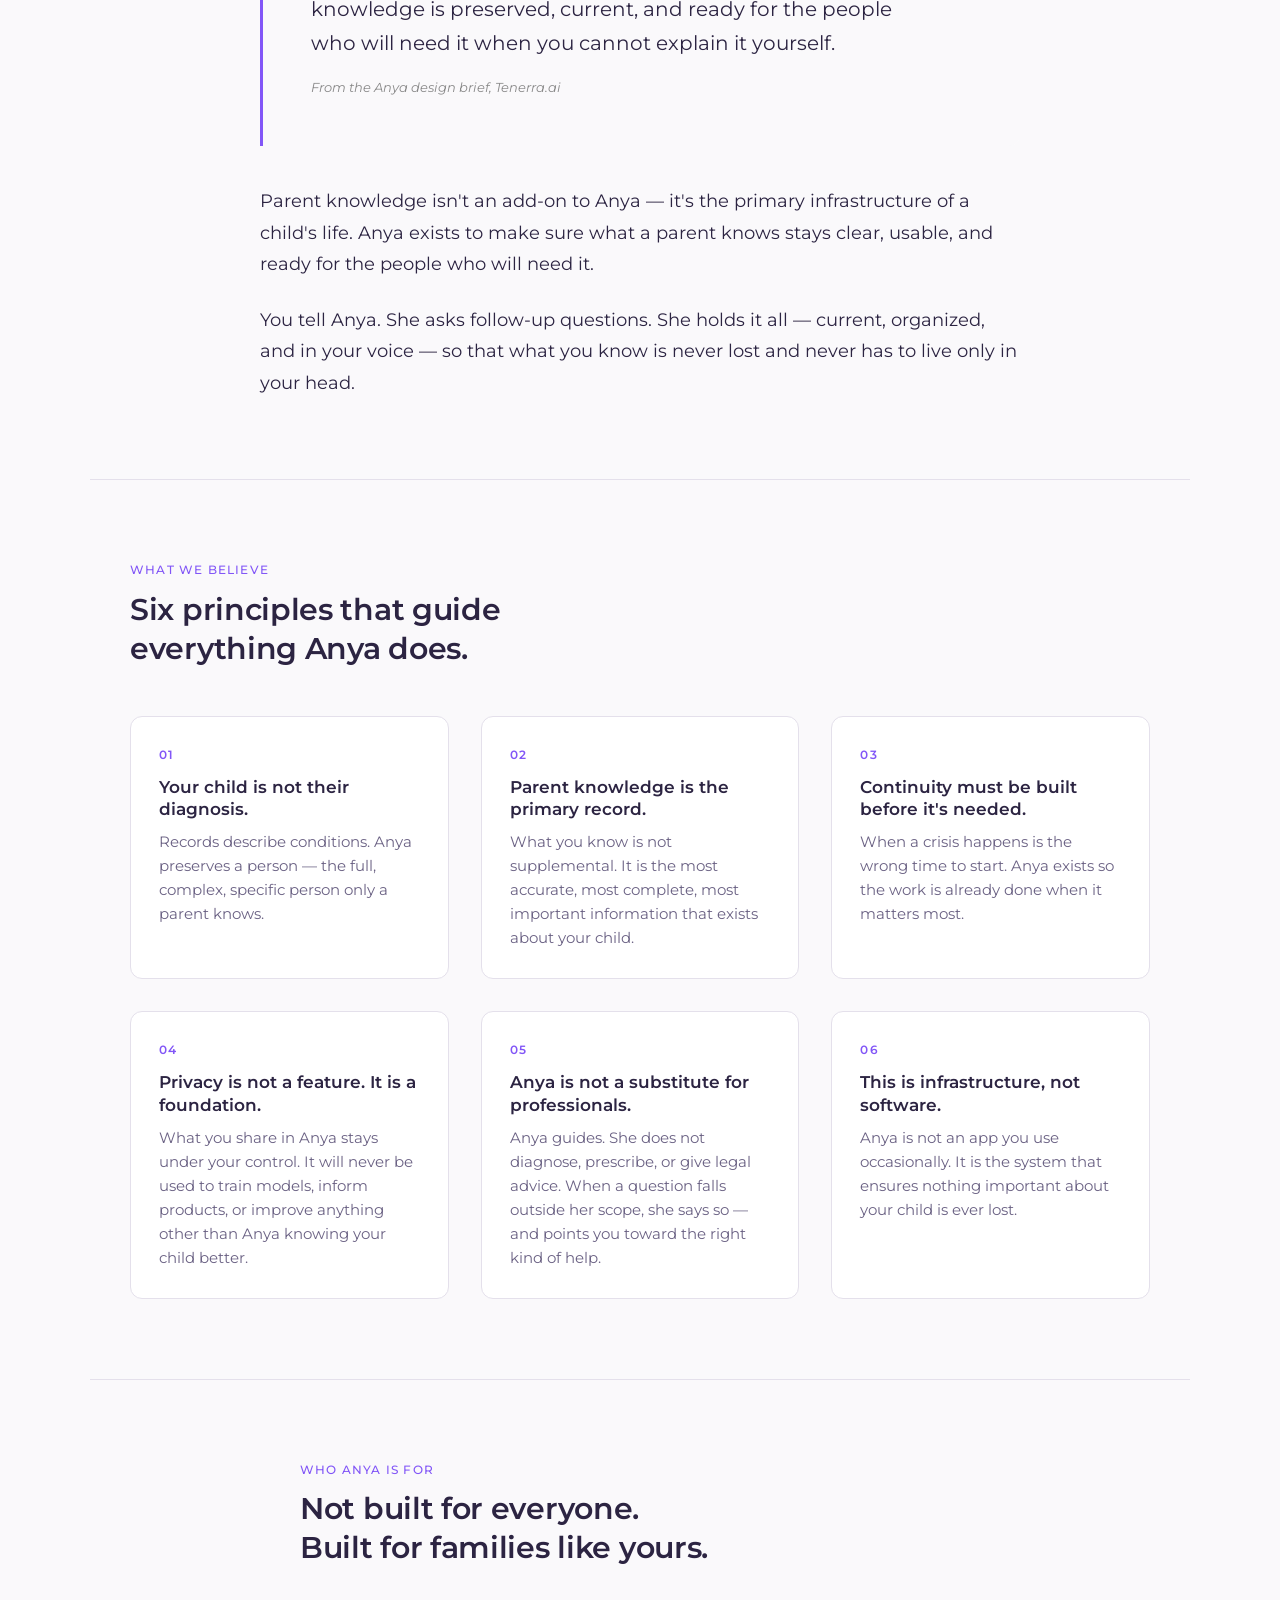
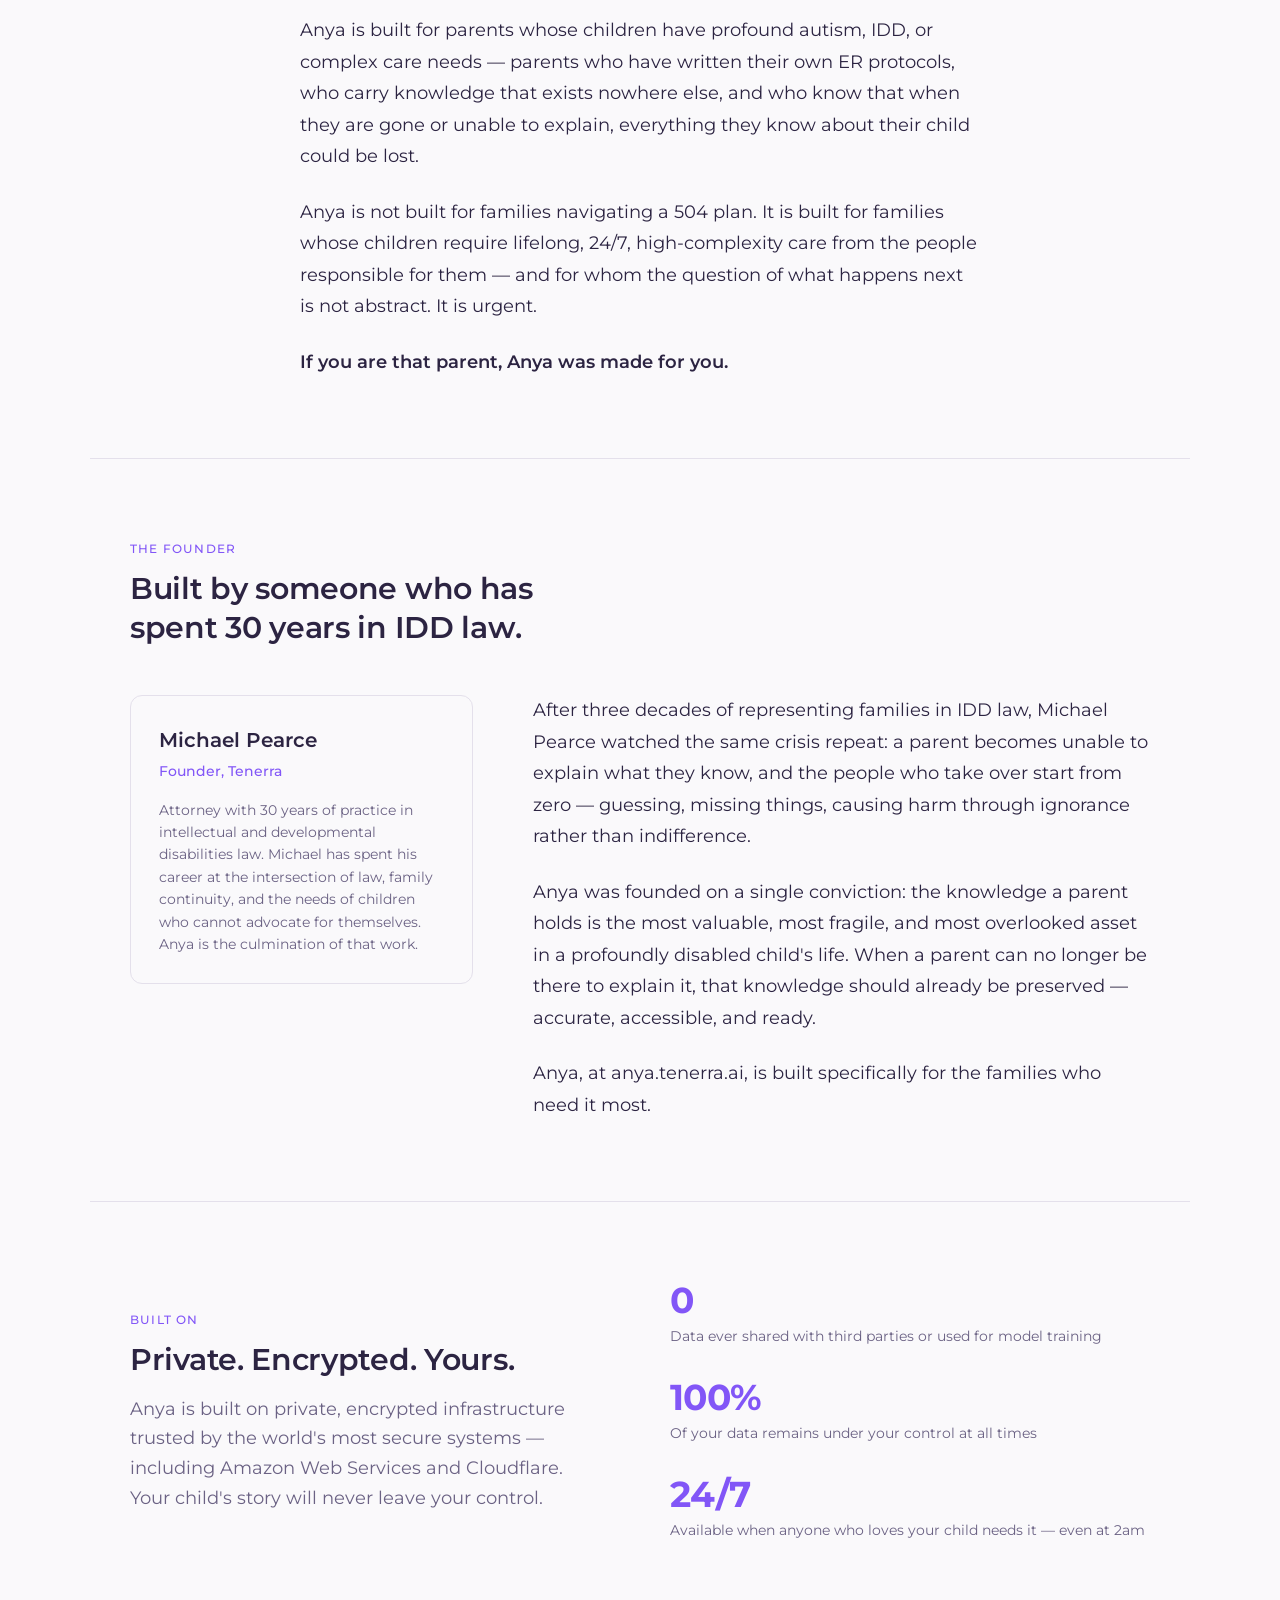
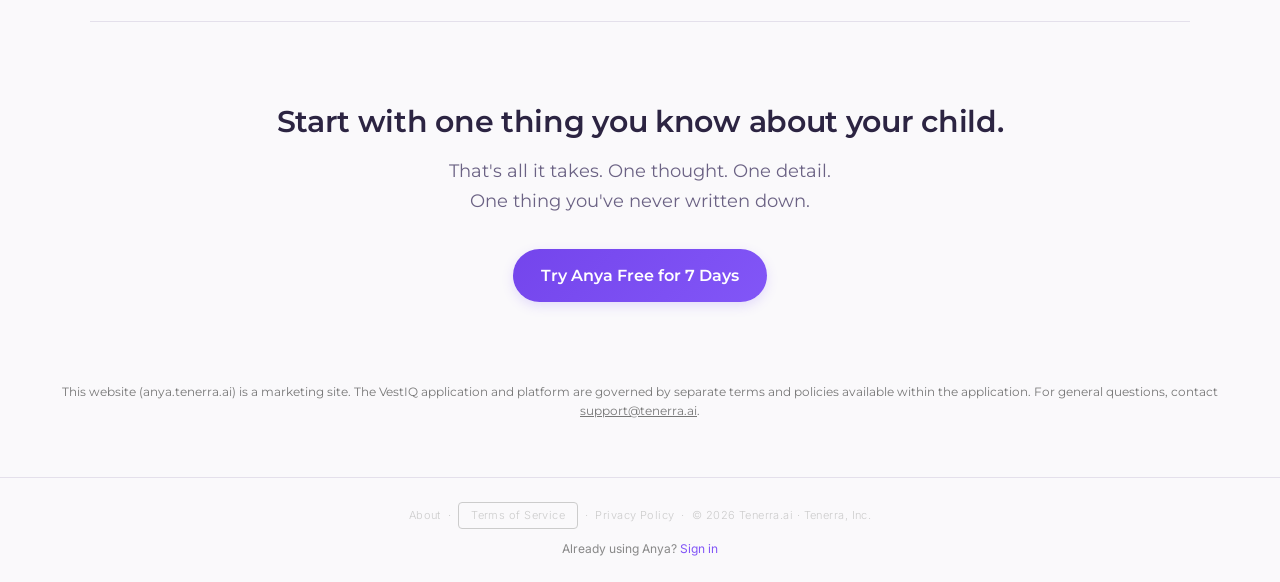
==== commit 043b2740: "Raise filled-button and eyebrow contrast to WCAG AA Add --color-primary-strong (#7445EC) and use it " ====
--- a/about.html
+++ b/about.html
@@ -74,7 +74,7 @@
       {
         "@type": "WebSite",
         "@id": "https://anya.tenerra.ai/#website",
-        "name": "Anya — Tenerra.ai",
+        "name": "Anya by Tenerra",
         "url": "https://anya.tenerra.ai/",
         "description": "Anya preserves what you know about your child — the specific person, not the diagnosis — so that knowledge survives you, outlasts the systems, and protects their continuity.",
         "publisher": { "@id": "https://anya.tenerra.ai/#organization" },
@@ -120,7 +120,7 @@
         "name": "Anya",
         "url": "https://anya.tenerra.ai/",
         "applicationCategory": "LifestyleApplication",
-        "description": "Anya is continuity infrastructure for parents of children with profound autism, IDD, and complex care needs. It preserves what a parent knows about their child — in their words, under their control — so that knowledge survives them and the people who come next don't have to start from nothing.",
+        "description": "Anya helps parents of children with intellectual and developmental disabilities, autism, neurodevelopmental disabilities, and complex behavioral health needs capture what they know about their child—so others can better understand and support them.",
         "operatingSystem": "Web",
         "provider": { "@id": "https://anya.tenerra.ai/#organization" },
         "audience": {
@@ -391,7 +391,7 @@
       text-wrap: balance;
     }
     .cta-band .cta-primary {
-      background: linear-gradient(135deg, #8256F7 0%, #B58AF1 100%);
+      background: linear-gradient(135deg, var(--color-primary-strong) 0%, var(--color-primary) 100%);
       color: #fff;
       border: none;
       border-radius: 28px;
--- a/assets/css/shared.css
+++ b/assets/css/shared.css
@@ -5,6 +5,7 @@
   --color-text-muted: #777;
   --color-text-light: #999;
   --color-primary: #8256F7;
+  --color-primary-strong: #7445EC; /* filled buttons + small purple text: meets WCAG AA with white */
   --color-primary-soft: #FAF9FB;
   --color-border: #E4E0EB;
   --color-accent: #5FA838;
@@ -95,7 +96,7 @@
 }
 
 .button-primary {
-  background: var(--color-primary);
+  background: var(--color-primary-strong);
   color: #ffffff;
   padding: 14px 24px;
   border-radius: 8px;
@@ -200,8 +201,8 @@
   font-size: 13px;
   font-weight: 600;
   color: #ffffff;
-  background: var(--color-primary);
-  border: 1.5px solid var(--color-primary);
+  background: var(--color-primary-strong);
+  border: 1.5px solid var(--color-primary-strong);
   padding: 8px 18px;
   border-radius: 8px;
   cursor: pointer;
@@ -542,7 +543,7 @@
 
 .cookie-btn-accept {
   border: none;
-  background: #8256F7;
+  background: var(--color-primary-strong);
   color: #fff;
   font-weight: 500;
 }
